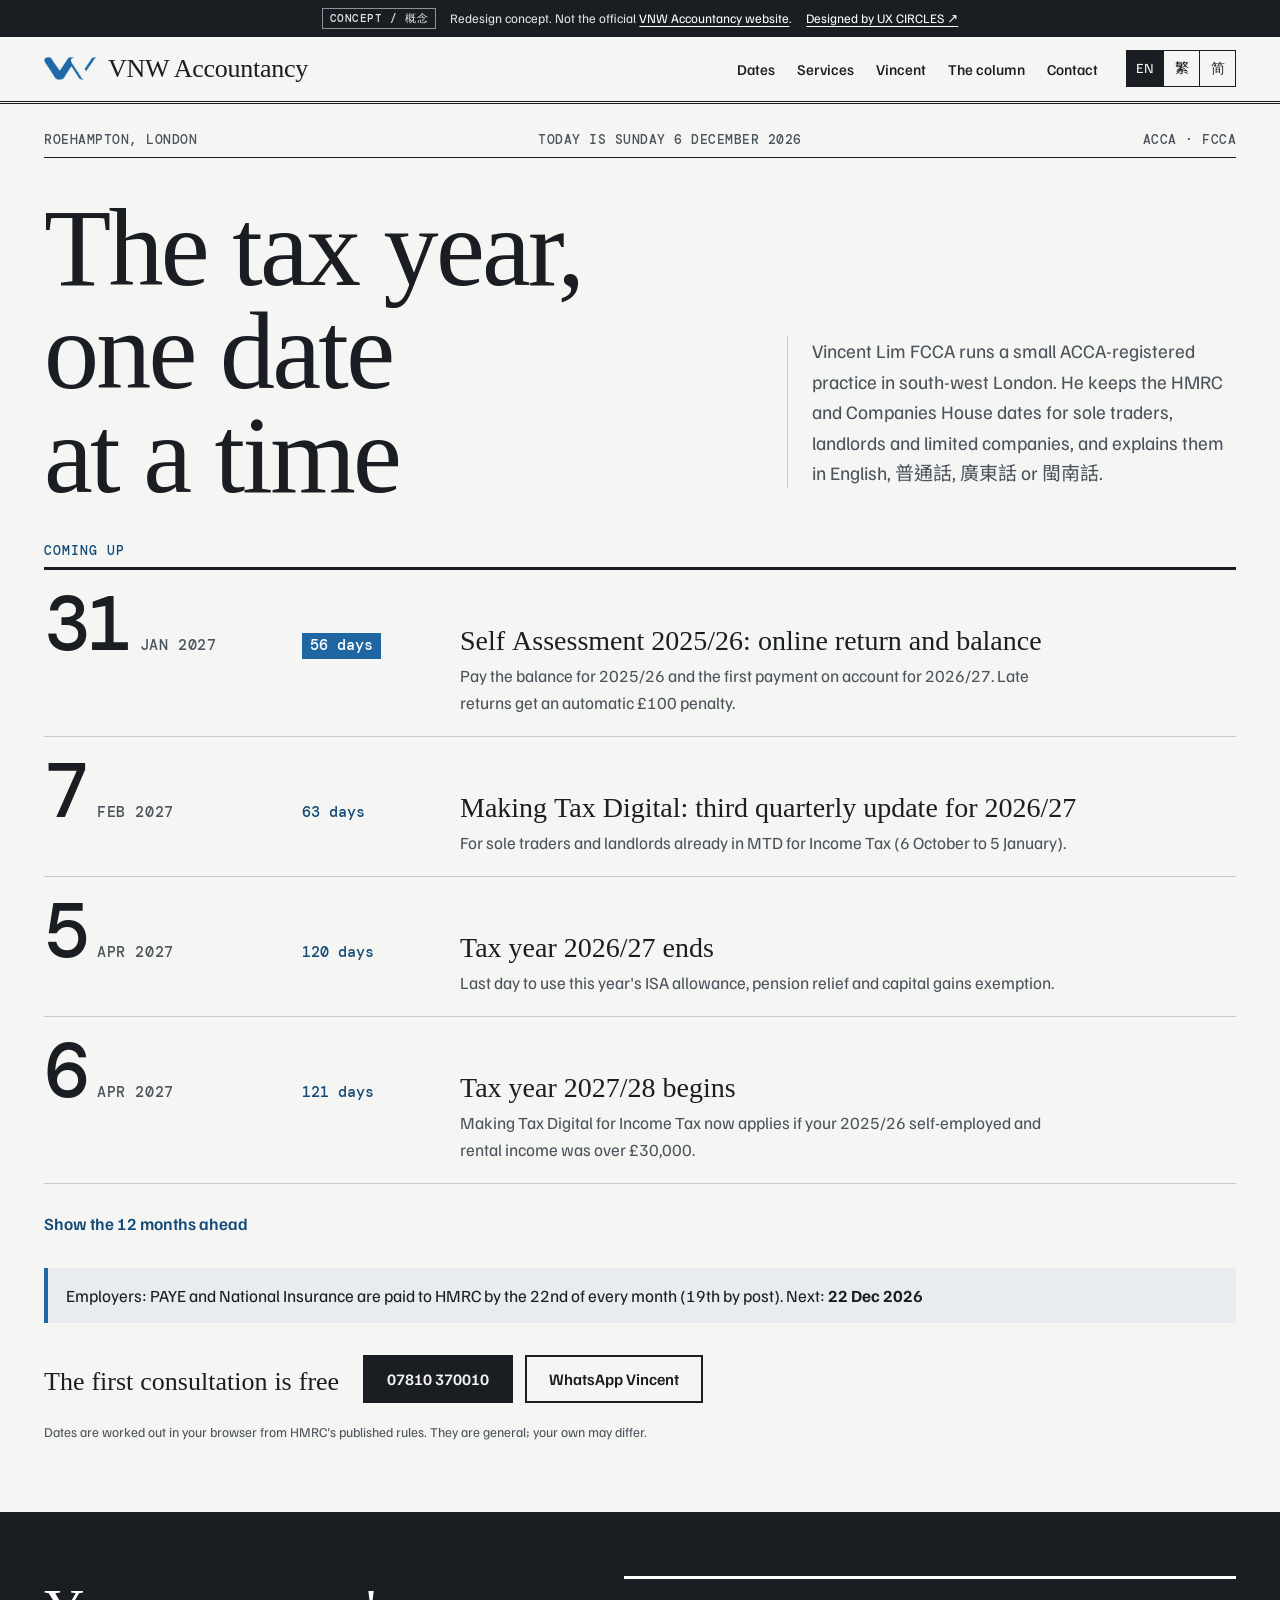
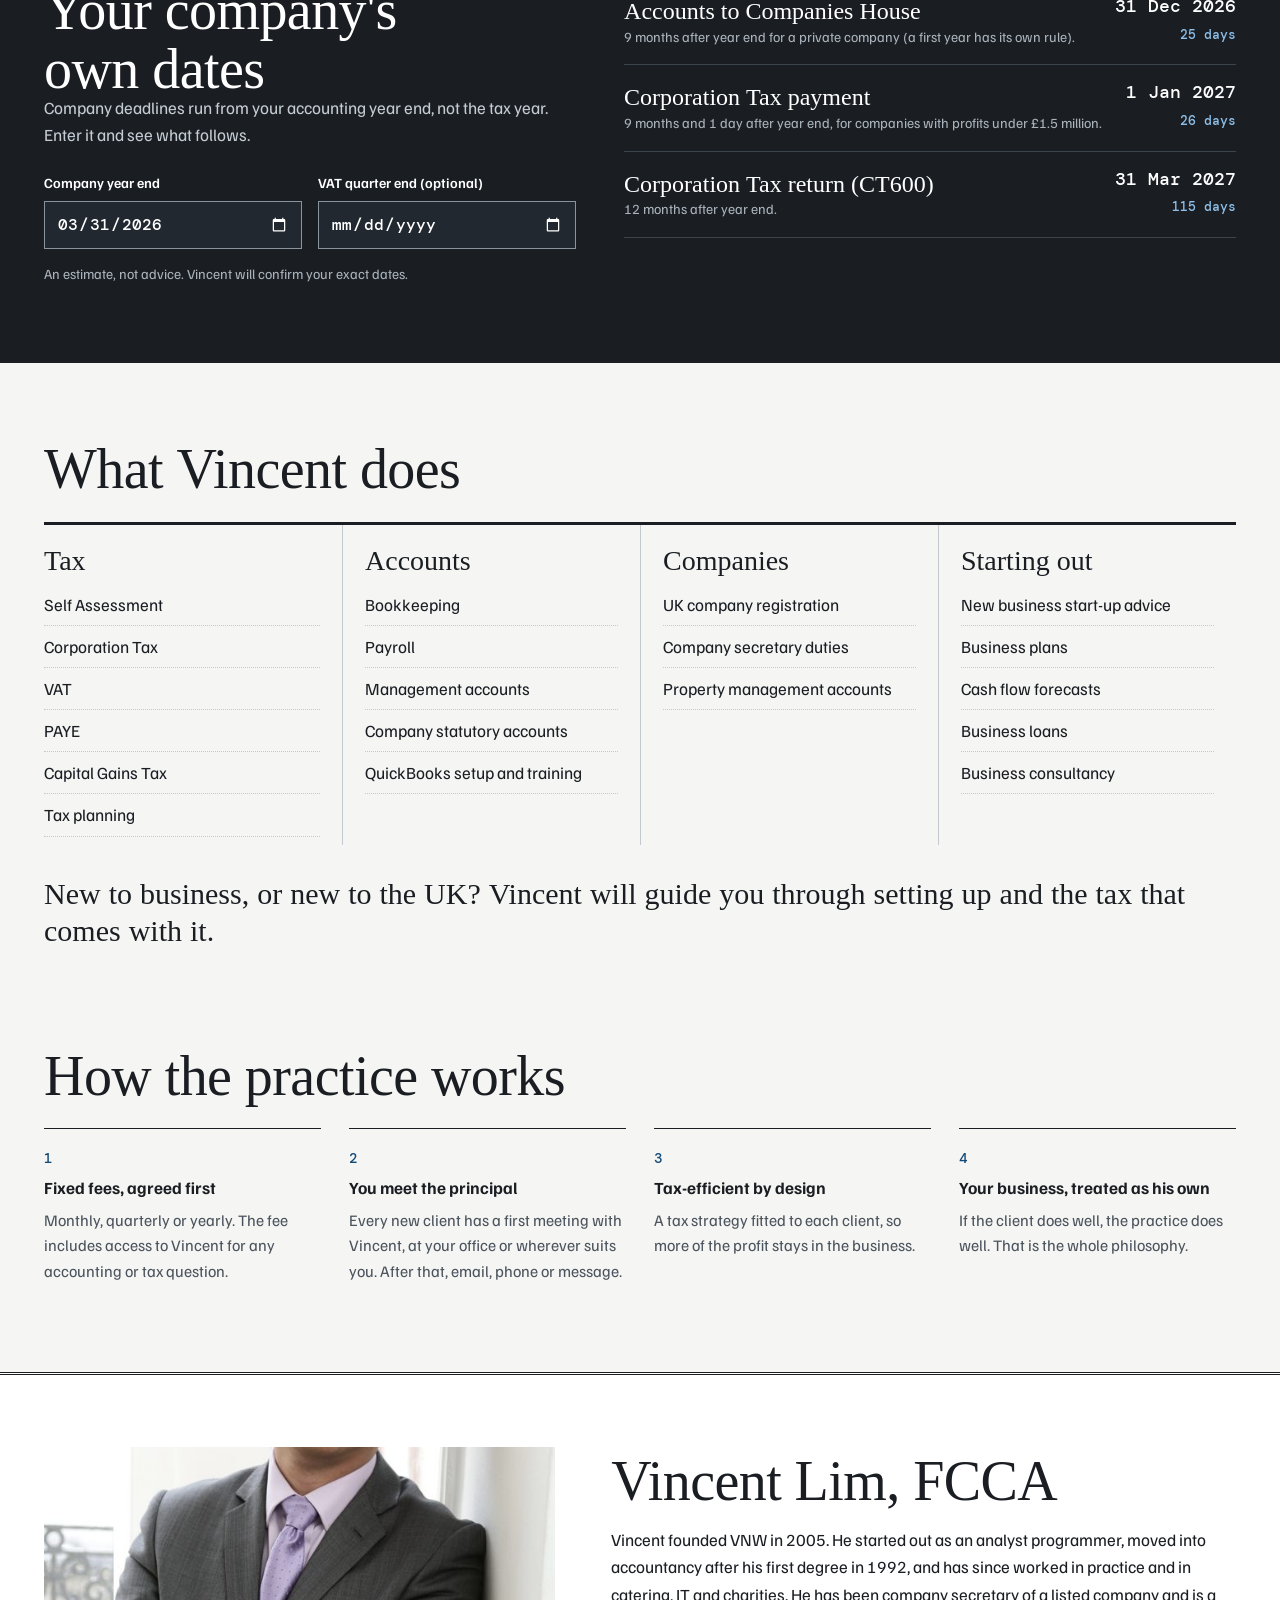
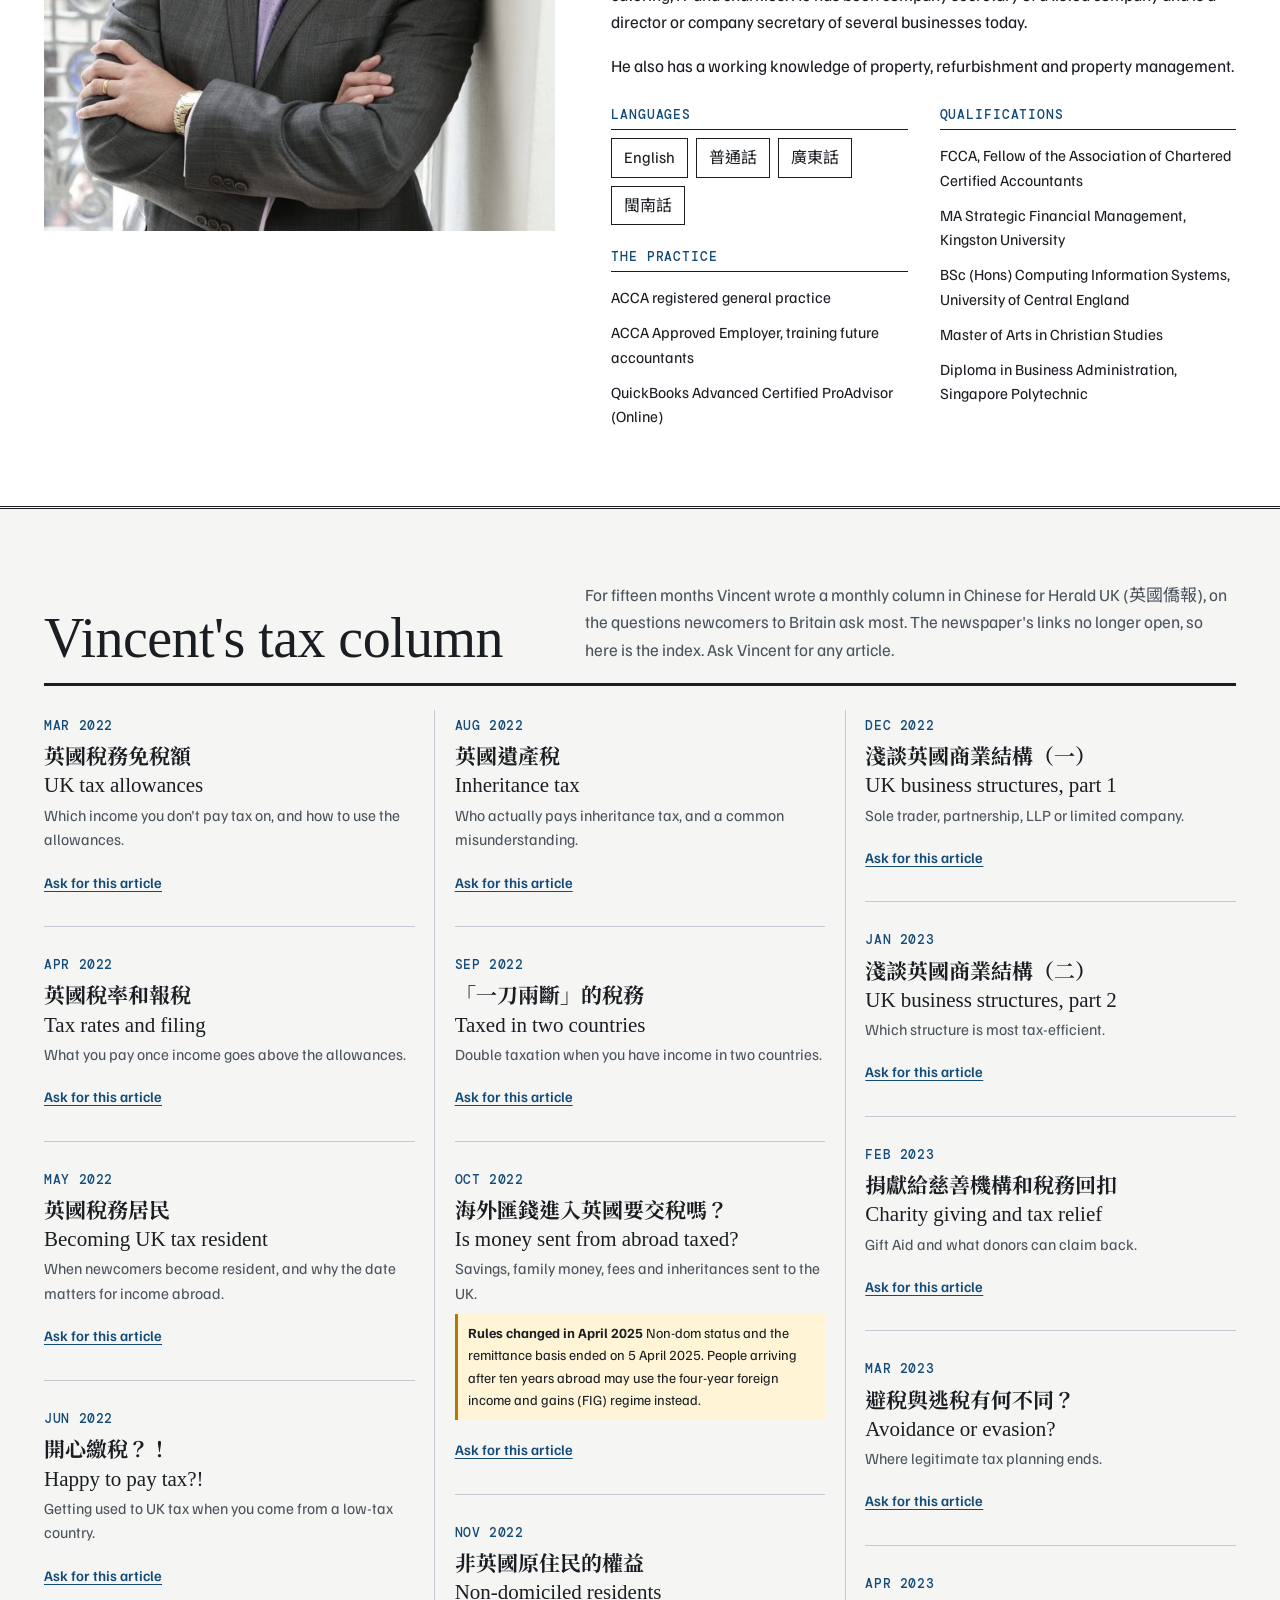
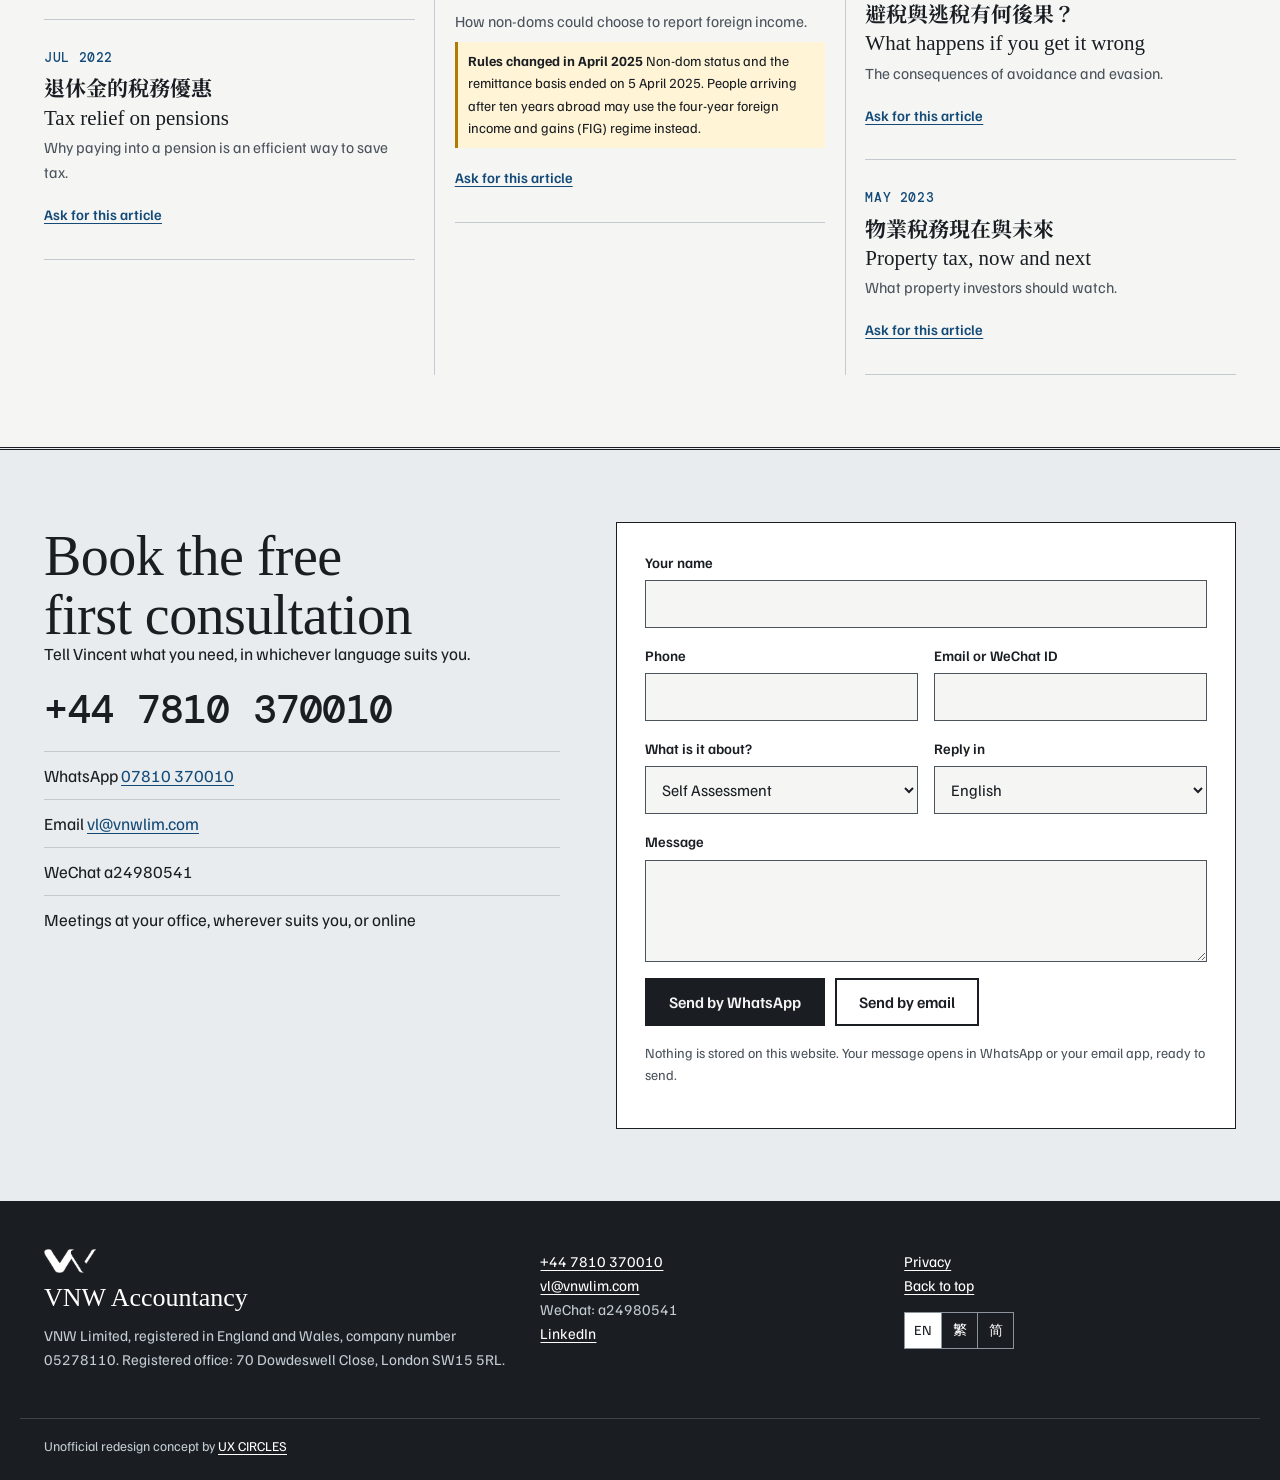
==== index.html @ e7679396 "VNW Accountancy redesign concept: calendar-led, EN/繁/简 Co-Authored-By: Claude Opus 5.5 <noreply@anth" ====
<!doctype html>
<html lang="en-GB">
<head>
<meta charset="utf-8">
<meta name="viewport" content="width=device-width, initial-scale=1">
<meta name="robots" content="noindex, nofollow">
<title>VNW Accountancy | Vincent Lim FCCA, accountant in south-west London</title>
<meta name="description" content="Tax and accounts for sole traders, landlords and limited companies, in English, Mandarin, Cantonese and Hokkien.">
<meta name="theme-color" content="#f5f6f4">
<link rel="icon" href="assets/img/favicon.svg" type="image/svg+xml">
<link rel="alternate" hreflang="en-GB" href="https://uxcircles.github.io/vnwlim/">
<link rel="alternate" hreflang="zh-Hant" href="https://uxcircles.github.io/vnwlim/zh/">
<link rel="alternate" hreflang="zh-Hans" href="https://uxcircles.github.io/vnwlim/sc/">
<link rel="preload" href="assets/fonts/instrument-serif.woff2" as="font" type="font/woff2" crossorigin>
<link rel="preload" href="assets/fonts/familjen.woff2" as="font" type="font/woff2" crossorigin>
<link rel="stylesheet" href="assets/css/site.css?v=ee1ef38b">
</head>
<body>
<a class="skip" href="#main">Skip to content</a>
<div class="concept" role="note"><span class="concept-tag">Concept / 概念</span>
<span>Redesign concept. Not the official <a href="https://www.vnwlim.com/" target="_blank" rel="noopener">VNW Accountancy website</a>.</span>
<a class="concept-by" href="https://ux-circles.com/professionals" target="_blank" rel="noopener">Designed by UX CIRCLES ↗</a></div><header class="mast" id="top">
<div class="mast-in">
<a class="brand" href="./" aria-label="VNW Accountancy">
<img src="assets/img/vw-mark.png" width="61" height="27" alt=""><span class="brand-name">VNW Accountancy</span></a>
<nav class="nav" id="nav" aria-label="Menu"><a href="#dates">Dates</a><a href="#services">Services</a><a href="#vincent">Vincent</a><a href="#column">The column</a><a href="#contact">Contact</a></nav>
<nav class="lang" aria-label="Language / 語言"><a href="./" hreflang="en-GB" lang="en-GB" aria-current="true" title="English">EN</a><a href="zh/" hreflang="zh-Hant" lang="zh-Hant" title="繁體中文">繁</a><a href="sc/" hreflang="zh-Hans" lang="zh-Hans" title="简体中文">简</a></nav>
<button class="menu-btn" aria-expanded="false" aria-controls="nav">Menu</button>
</div>
</header><main id="main">
<section class="hero" id="dates" aria-labelledby="h1">
<div class="wrap">
<p class="dateline"><span>Roehampton, London</span><span>Today is <time id="today" datetime="2026-11-17">Tuesday 17 November 2026</time></span><span>ACCA · FCCA</span></p>
<div class="hero-top"><h1 id="h1">The tax year, one date at a time</h1>
<p class="lede">Vincent Lim FCCA runs a small ACCA-registered practice in south-west London. He keeps the HMRC and Companies House dates for sole traders, landlords and limited companies, and explains them in English, <span lang="zh-Hant" class="nw">普通話</span>, <span lang="zh-Hant" class="nw">廣東話</span> or <span lang="zh-Hant" class="nw">閩南話</span>.</p></div>
<h2 class="d-head">Coming up</h2>
<ol class="d-list" id="d-next">
<li class="d-row"><time class="d-date" datetime="2027-01-31"><span class="d-day">31</span><span class="d-mon">Jan 2027</span></time>
<span class="d-count">75 days</span><div class="d-text"><h3>Self Assessment 2025/26: online return and balance</h3><p>Pay the balance for 2025/26 and the first payment on account for 2026/27. Late returns get an automatic £100 penalty.</p></div></li>
<li class="d-row"><time class="d-date" datetime="2027-02-07"><span class="d-day">7</span><span class="d-mon">Feb 2027</span></time>
<span class="d-count">82 days</span><div class="d-text"><h3>Making Tax Digital: third quarterly update for 2026/27</h3><p>For sole traders and landlords already in MTD for Income Tax (6 October to 5 January).</p></div></li>
<li class="d-row"><time class="d-date" datetime="2027-04-05"><span class="d-day">5</span><span class="d-mon">Apr 2027</span></time>
<span class="d-count">139 days</span><div class="d-text"><h3>Tax year 2026/27 ends</h3><p>Last day to use this year's ISA allowance, pension relief and capital gains exemption.</p></div></li>
<li class="d-row"><time class="d-date" datetime="2027-04-06"><span class="d-day">6</span><span class="d-mon">Apr 2027</span></time>
<span class="d-count">140 days</span><div class="d-text"><h3>Tax year 2027/28 begins</h3><p>Making Tax Digital for Income Tax now applies if your 2025/26 self-employed and rental income was over £30,000.</p></div></li>
</ol>
<details class="d-more"><summary>Show the 12 months ahead</summary>
<ol class="d-list d-list-sm" id="d-year">
<li class="d-row"><time class="d-date" datetime="2027-01-31"><span class="d-day">31</span><span class="d-mon">Jan 2027</span></time>
<span class="d-count">75 days</span><div class="d-text"><h3>Self Assessment 2025/26: online return and balance</h3><p>Pay the balance for 2025/26 and the first payment on account for 2026/27. Late returns get an automatic £100 penalty.</p></div></li>
<li class="d-row"><time class="d-date" datetime="2027-02-07"><span class="d-day">7</span><span class="d-mon">Feb 2027</span></time>
<span class="d-count">82 days</span><div class="d-text"><h3>Making Tax Digital: third quarterly update for 2026/27</h3><p>For sole traders and landlords already in MTD for Income Tax (6 October to 5 January).</p></div></li>
<li class="d-row"><time class="d-date" datetime="2027-04-05"><span class="d-day">5</span><span class="d-mon">Apr 2027</span></time>
<span class="d-count">139 days</span><div class="d-text"><h3>Tax year 2026/27 ends</h3><p>Last day to use this year's ISA allowance, pension relief and capital gains exemption.</p></div></li>
<li class="d-row"><time class="d-date" datetime="2027-04-06"><span class="d-day">6</span><span class="d-mon">Apr 2027</span></time>
<span class="d-count">140 days</span><div class="d-text"><h3>Tax year 2027/28 begins</h3><p>Making Tax Digital for Income Tax now applies if your 2025/26 self-employed and rental income was over £30,000.</p></div></li>
<li class="d-row"><time class="d-date" datetime="2027-05-07"><span class="d-day">7</span><span class="d-mon">May 2027</span></time>
<span class="d-count">171 days</span><div class="d-text"><h3>Making Tax Digital: fourth quarterly update for 2026/27</h3><p>Covers 6 January to 5 April. The year is finalised in your return by 31 January.</p></div></li>
<li class="d-row"><time class="d-date" datetime="2027-05-31"><span class="d-day">31</span><span class="d-mon">May 2027</span></time>
<span class="d-count">195 days</span><div class="d-text"><h3>Employers: give staff their P60 for 2026/27</h3><p>Every employee on the payroll at 5 April gets one.</p></div></li>
<li class="d-row"><time class="d-date" datetime="2027-07-06"><span class="d-day">6</span><span class="d-mon">Jul 2027</span></time>
<span class="d-count">231 days</span><div class="d-text"><h3>Employers: P11D and P11D(b) for 2026/27</h3><p>Report company cars, health cover and other benefits in kind.</p></div></li>
<li class="d-row"><time class="d-date" datetime="2027-07-31"><span class="d-day">31</span><span class="d-mon">Jul 2027</span></time>
<span class="d-count">256 days</span><div class="d-text"><h3>Second payment on account for 2026/27</h3><p>For anyone whose last Self Assessment bill was over £1,000.</p></div></li>
<li class="d-row"><time class="d-date" datetime="2027-08-07"><span class="d-day">7</span><span class="d-mon">Aug 2027</span></time>
<span class="d-count">263 days</span><div class="d-text"><h3>Making Tax Digital: first quarterly update for 2027/28</h3><p>Covers 6 April to 5 July, sent from MTD-compatible software.</p></div></li>
<li class="d-row"><time class="d-date" datetime="2027-10-05"><span class="d-day">5</span><span class="d-mon">Oct 2027</span></time>
<span class="d-count">322 days</span><div class="d-text"><h3>Register for Self Assessment for 2026/27</h3><p>If you started self-employment, letting or other untaxed income last tax year.</p></div></li>
<li class="d-row"><time class="d-date" datetime="2027-10-31"><span class="d-day">31</span><span class="d-mon">Oct 2027</span></time>
<span class="d-count">348 days</span><div class="d-text"><h3>Paper Self Assessment return for 2026/27</h3><p>Filing online instead gives you until 31 January.</p></div></li>
<li class="d-row"><time class="d-date" datetime="2027-11-07"><span class="d-day">7</span><span class="d-mon">Nov 2027</span></time>
<span class="d-count">355 days</span><div class="d-text"><h3>Making Tax Digital: second quarterly update for 2027/28</h3><p>Covers 6 July to 5 October.</p></div></li>
</ol></details>
<p class="d-paye">Employers: PAYE and National Insurance are paid to HMRC by the 22nd of every month (19th by post). Next: <strong id="paye">22 Nov 2026</strong></p>
<div class="hero-cta"><p class="cta-label">The first consultation is free</p>
<a class="btn btn-ink" href="tel:+447810370010">07810 370010</a>
<a class="btn" href="https://wa.me/447810370010" target="_blank" rel="noopener">WhatsApp Vincent</a></div>
<p class="d-note">Dates are worked out in your browser from HMRC's published rules. They are general; your own may differ.</p>
</div>
</section>

<section class="co" id="company" aria-labelledby="co-h">
<div class="wrap co-in">
<div><h2 id="co-h">Your company's own dates</h2><p>Company deadlines run from your accounting year end, not the tax year. Enter it and see what follows.</p>
<form class="co-form" onsubmit="return false">
<label>Company year end<input type="date" id="co-ye" value="2026-03-31"></label>
<label>VAT quarter end (optional)<input type="date" id="co-vat"></label>
</form>
<p class="small">An estimate, not advice. Vincent will confirm your exact dates.</p></div>
<ol class="co-out" id="co-out" aria-live="polite"><li>Choose a date to see your deadlines</li></ol>
</div>
</section>

<section class="svc" id="services" aria-labelledby="svc-h">
<div class="wrap">
<h2 id="svc-h">What Vincent does</h2>
<div class="svc-grid"><div class="svc-col"><h3>Tax</h3><ul><li>Self Assessment</li><li>Corporation Tax</li><li>VAT</li><li>PAYE</li><li>Capital Gains Tax</li><li>Tax planning</li></ul></div><div class="svc-col"><h3>Accounts</h3><ul><li>Bookkeeping</li><li>Payroll</li><li>Management accounts</li><li>Company statutory accounts</li><li>QuickBooks setup and training</li></ul></div><div class="svc-col"><h3>Companies</h3><ul><li>UK company registration</li><li>Company secretary duties</li><li>Property management accounts</li></ul></div><div class="svc-col"><h3>Starting out</h3><ul><li>New business start-up advice</li><li>Business plans</li><li>Cash flow forecasts</li><li>Business loans</li><li>Business consultancy</li></ul></div></div>
<p class="svc-new">New to business, or new to the UK? Vincent will guide you through setting up and the tax that comes with it.</p>
</div>
</section>

<section class="ways" aria-labelledby="ways-h">
<div class="wrap"><h2 id="ways-h">How the practice works</h2><ol class="ways-list"><li><span class="w-n">1</span><h3>Fixed fees, agreed first</h3><p>Monthly, quarterly or yearly. The fee includes access to Vincent for any accounting or tax question.</p></li><li><span class="w-n">2</span><h3>You meet the principal</h3><p>Every new client has a first meeting with Vincent, at your office or wherever suits you. After that, email, phone or message.</p></li><li><span class="w-n">3</span><h3>Tax-efficient by design</h3><p>A tax strategy fitted to each client, so more of the profit stays in the business.</p></li><li><span class="w-n">4</span><h3>Your business, treated as his own</h3><p>If the client does well, the practice does well. That is the whole philosophy.</p></li></ol></div>
</section>

<section class="vin" id="vincent" aria-labelledby="vin-h">
<div class="wrap vin-in">
<figure class="vin-photo"><img src="assets/img/vincent-700.jpg" srcset="assets/img/vincent-700.jpg 700w, assets/img/vincent.jpg 1400w" sizes="(min-width: 900px) 40vw, 100vw" width="700" height="467" alt="Vincent Lim in a grey suit, arms folded, by a window" loading="lazy"></figure>
<div class="vin-text">
<h2 id="vin-h">Vincent Lim, FCCA</h2>
<p>Vincent founded VNW in 2005. He started out as an analyst programmer, moved into accountancy after his first degree in 1992, and has since worked in practice and in catering, IT and charities. He has been company secretary of a listed company and is a director or company secretary of several businesses today.</p><p>He also has a working knowledge of property, refurbishment and property management.</p>
<div class="vin-facts">
<div><h3>Languages</h3><ul class="langs"><li lang="en">English</li><li lang="zh-Hant">普通話</li><li lang="zh-Hant">廣東話</li><li lang="zh-Hant">閩南話</li></ul></div>
<div><h3>Qualifications</h3><ul><li>FCCA, Fellow of the Association of Chartered Certified Accountants</li><li>MA Strategic Financial Management, Kingston University</li><li>BSc (Hons) Computing Information Systems, University of Central England</li><li>Master of Arts in Christian Studies</li><li>Diploma in Business Administration, Singapore Polytechnic</li></ul></div>
<div><h3>The practice</h3><ul><li>ACCA registered general practice</li><li>ACCA Approved Employer, training future accountants</li><li>QuickBooks Advanced Certified ProAdvisor (Online)</li></ul></div>
</div></div>
</div>
</section>

<section class="col" id="column" aria-labelledby="col-h">
<div class="wrap">
<div class="col-head"><h2 id="col-h">Vincent's tax column</h2><p>For fifteen months Vincent wrote a monthly column in Chinese for Herald UK (英國僑報), on the questions newcomers to Britain ask most. The newspaper's links no longer open, so here is the index. Ask Vincent for any article.</p></div>
<ol class="col-grid"><li class="c-item"><time datetime="2022-03">Mar 2022</time><h3><span lang="zh-Hant">英國稅務免稅額</span><span class="c-en">UK tax allowances</span></h3><p>Which income you don't pay tax on, and how to use the allowances.</p><a class="c-ask" href="https://wa.me/447810370010?text=Hello%20Vincent%2C%20%E8%8B%B1%E5%9C%8B%E7%A8%85%E5%8B%99%E5%85%8D%E7%A8%85%E9%A1%8D%20%282022-03%29" target="_blank" rel="noopener">Ask for this article</a></li><li class="c-item"><time datetime="2022-04">Apr 2022</time><h3><span lang="zh-Hant">英國稅率和報稅</span><span class="c-en">Tax rates and filing</span></h3><p>What you pay once income goes above the allowances.</p><a class="c-ask" href="https://wa.me/447810370010?text=Hello%20Vincent%2C%20%E8%8B%B1%E5%9C%8B%E7%A8%85%E7%8E%87%E5%92%8C%E5%A0%B1%E7%A8%85%20%282022-04%29" target="_blank" rel="noopener">Ask for this article</a></li><li class="c-item"><time datetime="2022-05">May 2022</time><h3><span lang="zh-Hant">英國稅務居民</span><span class="c-en">Becoming UK tax resident</span></h3><p>When newcomers become resident, and why the date matters for income abroad.</p><a class="c-ask" href="https://wa.me/447810370010?text=Hello%20Vincent%2C%20%E8%8B%B1%E5%9C%8B%E7%A8%85%E5%8B%99%E5%B1%85%E6%B0%91%20%282022-05%29" target="_blank" rel="noopener">Ask for this article</a></li><li class="c-item"><time datetime="2022-06">Jun 2022</time><h3><span lang="zh-Hant">開心繳稅？！</span><span class="c-en">Happy to pay tax?!</span></h3><p>Getting used to UK tax when you come from a low-tax country.</p><a class="c-ask" href="https://wa.me/447810370010?text=Hello%20Vincent%2C%20%E9%96%8B%E5%BF%83%E7%B9%B3%E7%A8%85%EF%BC%9F%EF%BC%81%20%282022-06%29" target="_blank" rel="noopener">Ask for this article</a></li><li class="c-item"><time datetime="2022-07">Jul 2022</time><h3><span lang="zh-Hant">退休金的稅務優惠</span><span class="c-en">Tax relief on pensions</span></h3><p>Why paying into a pension is an efficient way to save tax.</p><a class="c-ask" href="https://wa.me/447810370010?text=Hello%20Vincent%2C%20%E9%80%80%E4%BC%91%E9%87%91%E7%9A%84%E7%A8%85%E5%8B%99%E5%84%AA%E6%83%A0%20%282022-07%29" target="_blank" rel="noopener">Ask for this article</a></li><li class="c-item"><time datetime="2022-08">Aug 2022</time><h3><span lang="zh-Hant">英國遺產稅</span><span class="c-en">Inheritance tax</span></h3><p>Who actually pays inheritance tax, and a common misunderstanding.</p><a class="c-ask" href="https://wa.me/447810370010?text=Hello%20Vincent%2C%20%E8%8B%B1%E5%9C%8B%E9%81%BA%E7%94%A2%E7%A8%85%20%282022-08%29" target="_blank" rel="noopener">Ask for this article</a></li><li class="c-item"><time datetime="2022-09">Sep 2022</time><h3><span lang="zh-Hant">「一刀兩斷」的稅務</span><span class="c-en">Taxed in two countries</span></h3><p>Double taxation when you have income in two countries.</p><a class="c-ask" href="https://wa.me/447810370010?text=Hello%20Vincent%2C%20%E3%80%8C%E4%B8%80%E5%88%80%E5%85%A9%E6%96%B7%E3%80%8D%E7%9A%84%E7%A8%85%E5%8B%99%20%282022-09%29" target="_blank" rel="noopener">Ask for this article</a></li><li class="c-item"><time datetime="2022-10">Oct 2022</time><h3><span lang="zh-Hant">海外匯錢進入英國要交稅嗎？</span><span class="c-en">Is money sent from abroad taxed?</span></h3><p>Savings, family money, fees and inheritances sent to the UK.</p><p class="c-flag"><strong>Rules changed in April 2025</strong> Non-dom status and the remittance basis ended on 5 April 2025. People arriving after ten years abroad may use the four-year foreign income and gains (FIG) regime instead.</p><a class="c-ask" href="https://wa.me/447810370010?text=Hello%20Vincent%2C%20%E6%B5%B7%E5%A4%96%E5%8C%AF%E9%8C%A2%E9%80%B2%E5%85%A5%E8%8B%B1%E5%9C%8B%E8%A6%81%E4%BA%A4%E7%A8%85%E5%97%8E%EF%BC%9F%20%282022-10%29" target="_blank" rel="noopener">Ask for this article</a></li><li class="c-item"><time datetime="2022-11">Nov 2022</time><h3><span lang="zh-Hant">非英國原住民的權益</span><span class="c-en">Non-domiciled residents</span></h3><p>How non-doms could choose to report foreign income.</p><p class="c-flag"><strong>Rules changed in April 2025</strong> Non-dom status and the remittance basis ended on 5 April 2025. People arriving after ten years abroad may use the four-year foreign income and gains (FIG) regime instead.</p><a class="c-ask" href="https://wa.me/447810370010?text=Hello%20Vincent%2C%20%E9%9D%9E%E8%8B%B1%E5%9C%8B%E5%8E%9F%E4%BD%8F%E6%B0%91%E7%9A%84%E6%AC%8A%E7%9B%8A%20%282022-11%29" target="_blank" rel="noopener">Ask for this article</a></li><li class="c-item"><time datetime="2022-12">Dec 2022</time><h3><span lang="zh-Hant">淺談英國商業結構（一）</span><span class="c-en">UK business structures, part 1</span></h3><p>Sole trader, partnership, LLP or limited company.</p><a class="c-ask" href="https://wa.me/447810370010?text=Hello%20Vincent%2C%20%E6%B7%BA%E8%AB%87%E8%8B%B1%E5%9C%8B%E5%95%86%E6%A5%AD%E7%B5%90%E6%A7%8B%EF%BC%88%E4%B8%80%EF%BC%89%20%282022-12%29" target="_blank" rel="noopener">Ask for this article</a></li><li class="c-item"><time datetime="2023-01">Jan 2023</time><h3><span lang="zh-Hant">淺談英國商業結構（二）</span><span class="c-en">UK business structures, part 2</span></h3><p>Which structure is most tax-efficient.</p><a class="c-ask" href="https://wa.me/447810370010?text=Hello%20Vincent%2C%20%E6%B7%BA%E8%AB%87%E8%8B%B1%E5%9C%8B%E5%95%86%E6%A5%AD%E7%B5%90%E6%A7%8B%EF%BC%88%E4%BA%8C%EF%BC%89%20%282023-01%29" target="_blank" rel="noopener">Ask for this article</a></li><li class="c-item"><time datetime="2023-02">Feb 2023</time><h3><span lang="zh-Hant">捐獻給慈善機構和稅務回扣</span><span class="c-en">Charity giving and tax relief</span></h3><p>Gift Aid and what donors can claim back.</p><a class="c-ask" href="https://wa.me/447810370010?text=Hello%20Vincent%2C%20%E6%8D%90%E7%8D%BB%E7%B5%A6%E6%85%88%E5%96%84%E6%A9%9F%E6%A7%8B%E5%92%8C%E7%A8%85%E5%8B%99%E5%9B%9E%E6%89%A3%20%282023-02%29" target="_blank" rel="noopener">Ask for this article</a></li><li class="c-item"><time datetime="2023-03">Mar 2023</time><h3><span lang="zh-Hant">避稅與逃稅有何不同？</span><span class="c-en">Avoidance or evasion?</span></h3><p>Where legitimate tax planning ends.</p><a class="c-ask" href="https://wa.me/447810370010?text=Hello%20Vincent%2C%20%E9%81%BF%E7%A8%85%E8%88%87%E9%80%83%E7%A8%85%E6%9C%89%E4%BD%95%E4%B8%8D%E5%90%8C%EF%BC%9F%20%282023-03%29" target="_blank" rel="noopener">Ask for this article</a></li><li class="c-item"><time datetime="2023-04">Apr 2023</time><h3><span lang="zh-Hant">避稅與逃稅有何後果？</span><span class="c-en">What happens if you get it wrong</span></h3><p>The consequences of avoidance and evasion.</p><a class="c-ask" href="https://wa.me/447810370010?text=Hello%20Vincent%2C%20%E9%81%BF%E7%A8%85%E8%88%87%E9%80%83%E7%A8%85%E6%9C%89%E4%BD%95%E5%BE%8C%E6%9E%9C%EF%BC%9F%20%282023-04%29" target="_blank" rel="noopener">Ask for this article</a></li><li class="c-item"><time datetime="2023-05">May 2023</time><h3><span lang="zh-Hant">物業稅務現在與未來</span><span class="c-en">Property tax, now and next</span></h3><p>What property investors should watch.</p><a class="c-ask" href="https://wa.me/447810370010?text=Hello%20Vincent%2C%20%E7%89%A9%E6%A5%AD%E7%A8%85%E5%8B%99%E7%8F%BE%E5%9C%A8%E8%88%87%E6%9C%AA%E4%BE%86%20%282023-05%29" target="_blank" rel="noopener">Ask for this article</a></li></ol>
</div>
</section>

<section class="contact" id="contact" aria-labelledby="ct-h">
<div class="wrap ct-in">
<div class="ct-info">
<h2 id="ct-h">Book the free first consultation</h2>
<p>Tell Vincent what you need, in whichever language suits you.</p>
<p class="ct-phone"><a href="tel:+447810370010">+44 7810 370010</a></p>
<ul class="ct-list"><li>WhatsApp <a href="https://wa.me/447810370010" target="_blank" rel="noopener">07810 370010</a></li>
<li>Email <a href="mailto:vl@vnwlim.com">vl@vnwlim.com</a></li><li>WeChat a24980541</li>
<li>Meetings at your office, wherever suits you, or online</li></ul>
</div>
<form class="ct-form" id="ct-form" novalidate>
<label>Your name<input name="name" autocomplete="name" required></label>
<div class="two"><label>Phone<input name="phone" type="tel" autocomplete="tel"></label>
<label>Email or WeChat ID<input name="reach" autocomplete="email"></label></div>
<div class="two"><label>What is it about?<select name="topic"><option>Self Assessment</option><option>Company accounts and Corporation Tax</option><option>VAT or payroll</option><option>Starting a business</option><option>New to the UK</option><option>Landlord or property</option><option>Something else</option></select></label>
<label>Reply in<select name="lang"><option selected>English</option><option>普通話</option><option>廣東話</option><option>閩南話</option></select></label></div>
<label>Message<textarea name="msg" rows="4"></textarea></label>
<p class="ct-err" id="ct-err" role="alert" hidden></p>
<div class="ct-btns"><button class="btn btn-ink" value="wa">Send by WhatsApp</button><button class="btn" value="mail">Send by email</button></div>
<p class="small">Nothing is stored on this website. Your message opens in WhatsApp or your email app, ready to send.</p>
</form>
</div>
</section>
</main><footer class="foot">
<div class="wrap foot-in">
<div><img src="assets/img/vw-mark.png" width="61" height="27" alt=""><p class="foot-name">VNW Accountancy</p>
<p>VNW Limited, registered in England and Wales, company number 05278110. Registered office: 70 Dowdeswell Close, London SW15 5RL.</p></div>
<div><p><a href="tel:+447810370010">+44 7810 370010</a><br><a href="mailto:vl@vnwlim.com">vl@vnwlim.com</a><br>WeChat: a24980541<br>
<a href="https://www.linkedin.com/in/vincent-lim-140ba69/" target="_blank" rel="noopener">LinkedIn</a></p></div>
<div><p><a href="privacy.html">Privacy</a><br><a href="#top">Back to top</a></p>
<nav class="lang lang-foot" aria-label="Language / 語言"><a href="./" hreflang="en-GB" lang="en-GB" aria-current="true" title="English">EN</a><a href="zh/" hreflang="zh-Hant" lang="zh-Hant" title="繁體中文">繁</a><a href="sc/" hreflang="zh-Hans" lang="zh-Hans" title="简体中文">简</a></nav></div>
</div>
<p class="wrap foot-note">Unofficial redesign concept by <a href="https://ux-circles.com/professionals" target="_blank" rel="noopener">UX CIRCLES</a></p>
</footer>
<nav class="mbar" aria-label="Call">
<a href="tel:+447810370010">Call</a><a href="https://wa.me/447810370010" target="_blank" rel="noopener">WhatsApp</a><a href="mailto:vl@vnwlim.com">Email</a>
</nav><script>window.VNW={"lang": "en", "deadlines": [{"m": 1, "d": 31, "from": null, "t": "Self Assessment {a}: online return and balance", "w": "Pay the balance for {a} and the first payment on account for {b}. Late returns get an automatic £100 penalty.", "y": {}}, {"m": 2, "d": 7, "from": "2026-08-07", "t": "Making Tax Digital: third quarterly update for {b}", "w": "For sole traders and landlords already in MTD for Income Tax (6 October to 5 January).", "y": {}}, {"m": 4, "d": 5, "from": null, "t": "Tax year {b} ends", "w": "Last day to use this year's ISA allowance, pension relief and capital gains exemption.", "y": {}}, {"m": 4, "d": 6, "from": null, "t": "Tax year {c} begins", "w": "New allowances and rates apply from today.", "y": {"2027": "Making Tax Digital for Income Tax now applies if your 2025/26 self-employed and rental income was over £30,000.", "2028": "Making Tax Digital for Income Tax now applies if your 2026/27 self-employed and rental income was over £20,000."}}, {"m": 5, "d": 7, "from": "2026-08-07", "t": "Making Tax Digital: fourth quarterly update for {b}", "w": "Covers 6 January to 5 April. The year is finalised in your return by 31 January.", "y": {}}, {"m": 5, "d": 31, "from": null, "t": "Employers: give staff their P60 for {b}", "w": "Every employee on the payroll at 5 April gets one.", "y": {}}, {"m": 7, "d": 6, "from": null, "t": "Employers: P11D and P11D(b) for {b}", "w": "Report company cars, health cover and other benefits in kind.", "y": {}}, {"m": 7, "d": 31, "from": null, "t": "Second payment on account for {b}", "w": "For anyone whose last Self Assessment bill was over £1,000.", "y": {}}, {"m": 8, "d": 7, "from": "2026-08-07", "t": "Making Tax Digital: first quarterly update for {c}", "w": "Covers 6 April to 5 July, sent from MTD-compatible software.", "y": {}}, {"m": 10, "d": 5, "from": null, "t": "Register for Self Assessment for {b}", "w": "If you started self-employment, letting or other untaxed income last tax year.", "y": {}}, {"m": 10, "d": 31, "from": null, "t": "Paper Self Assessment return for {b}", "w": "Filing online instead gives you until 31 January.", "y": {}}, {"m": 11, "d": 7, "from": "2026-08-07", "t": "Making Tax Digital: second quarterly update for {c}", "w": "Covers 6 July to 5 October.", "y": {}}], "ui": {"days": "{n} days", "day": "Tomorrow", "today": "Today", "months": ["Jan", "Feb", "Mar", "Apr", "May", "Jun", "Jul", "Aug", "Sep", "Oct", "Nov", "Dec"]}, "co": {"rows": {"ct_pay": "Corporation Tax payment", "ch": "Accounts to Companies House", "ct600": "Corporation Tax return (CT600)", "vat": "VAT return and payment"}, "notes": {"ct_pay": "9 months and 1 day after year end, for companies with profits under £1.5 million.", "ch": "9 months after year end for a private company (a first year has its own rule).", "ct600": "12 months after year end.", "vat": "1 month and 7 days after the quarter ends, through MTD software."}, "empty": "Choose a date to see your deadlines", "passed": "passed"}, "form": {"need": "Please add your name and a way to reach you.", "hello": "Hello Vincent", "name": "Your name", "phone": "Phone", "reach": "Email or WeChat ID", "topic": "What is it about?", "lang": "Reply in"}, "wa": "https://wa.me/447810370010", "email": "vl@vnwlim.com"};</script>
<script src="assets/js/main.js?v=7a157bbf" defer></script>
</body>
</html>
---- assets/css/site.css ----
/* VNW Accountancy concept. Newsprint page: ink on cool paper, the VW logo's blue, column rules. */
@font-face { font-family: "Instrument Serif"; src: url("../fonts/instrument-serif.woff2") format("woff2"); font-weight: 400; font-display: swap; }
@font-face { font-family: "Familjen Grotesk"; src: url("../fonts/familjen.woff2") format("woff2"); font-weight: 400 700; font-display: swap; }
@font-face { font-family: "DM Mono"; src: url("../fonts/dm-mono-500.woff2") format("woff2"); font-weight: 500; font-display: swap; }
@font-face { font-family: "Noto Serif TC"; src: url("../fonts/noto-serif-tc-700.woff2") format("woff2"); font-weight: 700; font-display: swap; }
@font-face { font-family: "Noto Sans TC"; src: url("../fonts/noto-sans-tc-400.woff2") format("woff2"); font-weight: 400; font-display: swap; }
@font-face { font-family: "Noto Sans TC"; src: url("../fonts/noto-sans-tc-700.woff2") format("woff2"); font-weight: 700; font-display: swap; }
@font-face { font-family: "Noto Serif SC"; src: url("../fonts/noto-serif-sc-700.woff2") format("woff2"); font-weight: 700; font-display: swap; }
@font-face { font-family: "Noto Sans SC"; src: url("../fonts/noto-sans-sc-400.woff2") format("woff2"); font-weight: 400; font-display: swap; }
@font-face { font-family: "Noto Sans SC"; src: url("../fonts/noto-sans-sc-700.woff2") format("woff2"); font-weight: 700; font-display: swap; }

:root {
  --paper: #f5f6f4;
  --paper-2: #e9ecee;
  --ink: #1a1e23;
  --ink-2: #4b535c;
  --rule: #c3c9cf;
  --blue: #1f66a3;
  --blue-deep: #134a78;
  --white: #ffffff;
  --display: "Instrument Serif", "Noto Serif TC", Georgia, serif;
  --text: "Familjen Grotesk", "Noto Sans TC", system-ui, sans-serif;
  --mono: "DM Mono", ui-monospace, monospace;
  --wrap: 1240px;
  --head-h: 64px;
}
:lang(zh-Hans) { --display: "Instrument Serif", "Noto Serif SC", serif; --text: "Familjen Grotesk", "Noto Sans SC", system-ui, sans-serif; }
[lang="zh-Hant"] { --display: "Instrument Serif", "Noto Serif TC", serif; --text: "Familjen Grotesk", "Noto Sans TC", system-ui, sans-serif; }

*, *::before, *::after { box-sizing: border-box; }
html, body { overflow-x: clip; }
html { scroll-behavior: smooth; scroll-padding-top: calc(var(--head-h) + 12px); -webkit-text-size-adjust: 100%; }
@media (prefers-reduced-motion: reduce) { html { scroll-behavior: auto; } *, *::before, *::after { transition: none !important; animation: none !important; } }
body { margin: 0; background: var(--paper); color: var(--ink); font: 400 17px/1.6 var(--text); }
img { max-width: 100%; height: auto; display: block; }
a { color: var(--blue-deep); text-underline-offset: 3px; }
a:hover { color: var(--blue); }
:focus-visible { outline: 3px solid var(--blue); outline-offset: 2px; }
h1, h2, h3 { margin: 0; font-weight: 400; text-wrap: balance; }
h2 { font: 400 clamp(34px, 4.4vw, 56px)/1.05 var(--display); letter-spacing: -0.01em; }
h3 { font: 700 17px/1.35 var(--text); }
:lang(zh) h1, :lang(zh) h2 { font-weight: 700; letter-spacing: 0; line-height: 1.2; }
p { margin: 0 0 1em; }
ul, ol { margin: 0; padding: 0; list-style: none; }
.wrap { max-width: var(--wrap); margin: 0 auto; padding: 0 24px; }
.narrow { max-width: 760px; }
.small { font-size: 14px; color: var(--ink-2); }
.skip { position: absolute; left: 8px; top: -60px; background: var(--ink); color: #fff; padding: 10px 14px; z-index: 50; }
.skip:focus { top: 8px; }

/* concept bar */
.concept { display: flex; flex-wrap: wrap; gap: 6px 14px; align-items: center; justify-content: center; padding: 8px 16px; background: var(--ink); color: #dfe4e8; font-size: 13px; line-height: 1.4; text-align: center; }
.concept a { color: #fff; }
.concept-tag { border: 1px solid #8b949c; padding: 1px 7px; font: 500 11px/1.5 var(--mono); text-transform: uppercase; letter-spacing: .05em; }

/* masthead */
.mast { position: sticky; top: 0; z-index: 20; background: var(--paper); border-bottom: 3px double var(--ink); }
.mast-in { max-width: var(--wrap); margin: 0 auto; padding: 0 24px; height: var(--head-h); display: flex; align-items: center; gap: 28px; }
.brand { display: flex; align-items: center; gap: 12px; text-decoration: none; color: var(--ink); flex-shrink: 0; }
.brand img { width: 52px; height: auto; }
.brand-name { font: 400 26px/1 "Instrument Serif", serif; letter-spacing: -0.01em; }
.nav { display: flex; gap: 22px; margin-left: auto; }
.nav a { color: var(--ink); text-decoration: none; font-size: 15px; font-weight: 500; padding: 10px 0; }
.nav a:hover { color: var(--blue); text-decoration: underline; }
.lang { display: flex; border: 1px solid var(--ink); }
.lang a { min-width: 36px; padding: 6px 8px; text-align: center; font-size: 14px; color: var(--ink); text-decoration: none; }
.lang a + a { border-left: 1px solid var(--ink); }
.lang a[aria-current] { background: var(--ink); color: var(--paper); }
.menu-btn { display: none; margin-left: auto; background: none; border: 1px solid var(--ink); font: 500 15px var(--text); color: var(--ink); padding: 0 14px; height: 44px; cursor: pointer; }

/* hero: the dates */
.hero { padding: 28px 0 56px; }
.dateline { display: flex; flex-wrap: wrap; justify-content: space-between; gap: 4px 18px; border-bottom: 1px solid var(--ink); padding-bottom: 8px; margin: 0 0 28px; font: 500 12.5px/1.4 var(--mono); text-transform: uppercase; letter-spacing: .04em; color: var(--ink-2); }
:lang(zh) .dateline { text-transform: none; }
.hero h1 { font: 400 clamp(46px, 8.6vw, 128px)/0.94 var(--display); letter-spacing: -0.025em; max-width: 11ch; }
:lang(zh) .hero h1 { font-size: clamp(30px, 8.6vw, 84px); line-height: 1.12; max-width: 12em; letter-spacing: 0.01em; }
.hero-top { display: grid; grid-template-columns: 1.55fr 1fr; gap: 48px; align-items: end; margin-bottom: 48px; }
.lede { max-width: 62ch; font-size: clamp(17px, 1.5vw, 19px); color: var(--ink-2); margin: 0 0 8px; border-left: 1px solid var(--rule); padding-left: 24px; }
.nw { white-space: nowrap; }
.d-head { font: 500 13px/1 var(--mono); text-transform: uppercase; letter-spacing: .08em; color: var(--blue-deep); padding-bottom: 10px; border-bottom: 3px solid var(--ink); }
.d-list { counter-reset: d; }
.d-row { display: grid; grid-template-columns: minmax(170px, 230px) 130px 1fr; gap: 8px 28px; align-items: baseline; padding: 20px 0; border-bottom: 1px solid var(--rule); }
.d-date { display: flex; align-items: baseline; gap: 10px; font-family: var(--mono); font-weight: 500; }
.d-day { font-size: clamp(54px, 6vw, 84px); line-height: .9; letter-spacing: -0.04em; color: var(--ink); }
.d-mon { font-size: 15px; text-transform: uppercase; letter-spacing: .04em; color: var(--ink-2); }
.d-count { font: 500 15px/1.3 var(--mono); color: var(--blue-deep); }
.d-row:first-child .d-count { background: var(--blue); color: #fff; padding: 3px 8px; justify-self: start; }
.d-text h3 { font: 400 clamp(22px, 2.2vw, 28px)/1.2 var(--display); }
:lang(zh) .d-text h3 { font-weight: 700; font-size: clamp(19px, 1.9vw, 23px); }
.d-text p { margin: 6px 0 0; color: var(--ink-2); max-width: 62ch; }
.d-more { margin-top: 18px; }
.d-more summary { cursor: pointer; font-weight: 600; min-height: 44px; display: flex; align-items: center; color: var(--blue-deep); }
.d-list-sm .d-row { grid-template-columns: 160px 120px 1fr; padding: 12px 0; }
.d-list-sm .d-day { font-size: 30px; }
.d-list-sm .d-text h3 { font: 700 16px/1.35 var(--text); }
.d-list-sm .d-row:first-child .d-count { background: none; color: var(--blue-deep); padding: 0; }
.d-paye { margin: 22px 0 0; padding: 14px 18px; background: var(--paper-2); border-left: 4px solid var(--blue); }
.hero-cta { display: flex; flex-wrap: wrap; align-items: center; gap: 12px; margin-top: 32px; }
.cta-label { margin: 0 12px 0 0; font: 400 26px/1.1 var(--display); }
:lang(zh) .cta-label { font-weight: 700; font-size: 21px; }
.d-note { font-size: 13.5px; color: var(--ink-2); margin-top: 18px; }
.btn { display: inline-flex; align-items: center; justify-content: center; min-height: 48px; padding: 0 22px; border: 2px solid var(--ink); background: transparent; color: var(--ink); font: 600 16px var(--text); text-decoration: none; cursor: pointer; }
.btn:hover { background: var(--ink); color: var(--paper); }
.btn-ink { background: var(--ink); color: var(--paper); }
.btn-ink:hover { background: var(--blue-deep); border-color: var(--blue-deep); color: #fff; }

/* company tool */
.co { background: var(--ink); color: #e7ebee; padding: 64px 0; }
.co h2 { color: #fff; }
.co-in { display: grid; grid-template-columns: 1fr 1.15fr; gap: 48px; }
.co p { color: #c4ccd3; }
.co-form { display: grid; grid-template-columns: 1fr 1fr; gap: 16px; margin: 24px 0 14px; }
.co-form label { display: grid; gap: 6px; font-size: 14px; font-weight: 600; color: #fff; }
.co input { min-height: 48px; padding: 0 12px; border: 1px solid #8b949c; background: #22282f; color: #fff; font: 500 16px var(--mono); color-scheme: dark; width: 100%; }
.co .small { color: #aab3bb; }
.co-out { border-top: 3px solid #fff; }
.co-out li { display: grid; grid-template-columns: 1fr auto; gap: 2px 20px; padding: 16px 0; border-bottom: 1px solid #3c444c; }
.co-out strong { font: 400 24px/1.2 var(--display); color: #fff; }
:lang(zh) .co-out strong { font-weight: 700; font-size: 19px; }
.co-out .when { font: 500 18px/1.3 var(--mono); color: #fff; text-align: right; }
.co-out .in { font: 500 13px var(--mono); color: #8fc0ea; text-align: right; }
.co-out .note { font-size: 14px; color: #aab3bb; }
.co-out .past { opacity: .6; }

/* services: newspaper columns */
.svc { padding: 72px 0 56px; }
.svc-grid { display: grid; grid-template-columns: repeat(4, 1fr); margin-top: 28px; border-top: 3px solid var(--ink); }
.svc-col { padding: 18px 22px 8px; border-left: 1px solid var(--rule); }
.svc-col:first-child { border-left: 0; padding-left: 0; }
.svc-col h3 { font: 400 28px/1.1 var(--display); margin-bottom: 10px; }
:lang(zh) .svc-col h3 { font-weight: 700; font-size: 22px; }
.svc-col li { padding: 7px 0; border-bottom: 1px dotted var(--rule); }
.svc-new { margin-top: 28px; font: 400 clamp(22px, 2.4vw, 30px)/1.25 var(--display); max-width: 40ch; }
:lang(zh) .svc-new { font-weight: 700; font-size: clamp(18px, 2vw, 22px); line-height: 1.5; }

.ways { padding: 8px 0 72px; }
.ways-list { display: grid; grid-template-columns: repeat(4, 1fr); gap: 28px; margin-top: 28px; }
.ways-list li { border-top: 1px solid var(--ink); padding-top: 14px; }
.w-n { font: 500 14px var(--mono); color: var(--blue-deep); }
.ways-list h3 { margin: 6px 0 8px; }
.ways-list p { color: var(--ink-2); font-size: 16px; }

/* Vincent */
.vin { background: var(--white); border-top: 3px double var(--ink); border-bottom: 3px double var(--ink); padding: 72px 0; }
.vin-in { display: grid; grid-template-columns: 0.9fr 1.1fr; gap: 56px; align-items: start; }
.vin-photo { margin: 0; }
.vin-photo img { width: 100%; aspect-ratio: 4 / 3; object-fit: cover; filter: grayscale(.15); }
.vin-text h2 { margin-bottom: 20px; }
.vin-facts { display: grid; grid-template-columns: 1fr 1fr; gap: 24px 32px; margin-top: 28px; }
.vin-facts > div:nth-child(2) { grid-row: span 2; }
.vin-facts h3 { font: 500 12.5px var(--mono); text-transform: uppercase; letter-spacing: .07em; color: var(--blue-deep); border-bottom: 1px solid var(--ink); padding-bottom: 6px; margin-bottom: 8px; }
.vin-facts li { padding: 5px 0; font-size: 15.5px; }
.langs { display: flex; flex-wrap: wrap; gap: 8px; }
.langs li { padding: 6px 12px; border: 1px solid var(--ink); font-size: 16px; }

/* the column */
.col { padding: 72px 0; }
.col-head { display: grid; grid-template-columns: 1fr 1.3fr; gap: 40px; align-items: end; padding-bottom: 20px; border-bottom: 3px solid var(--ink); }
.col-head p { margin: 0; color: var(--ink-2); }
.col-grid { columns: 3 300px; column-gap: 40px; column-rule: 1px solid var(--rule); margin-top: 24px; }
.c-item { break-inside: avoid; padding: 0 0 22px; margin-bottom: 22px; border-bottom: 1px solid var(--rule); }
.c-item time { font: 500 12.5px var(--mono); text-transform: uppercase; letter-spacing: .05em; color: var(--blue-deep); }
.c-item h3 { font: 700 21px/1.35 "Noto Serif TC", serif; margin: 4px 0 6px; }
:lang(zh-Hans) .c-item h3 { font-family: "Noto Serif SC", serif; }
.c-en { display: block; font: 400 21px/1.2 var(--display); margin-top: 2px; }
.c-item p { color: var(--ink-2); font-size: 15.5px; margin-bottom: 8px; }
.c-flag { background: #fff4d6; border-left: 3px solid #b07b00; padding: 8px 10px; color: var(--ink) !important; font-size: 14px !important; }
.c-ask { font-size: 14.5px; font-weight: 600; display: inline-flex; min-height: 44px; align-items: center; }

/* contact */
.contact { background: var(--paper-2); padding: 72px 0; border-top: 3px double var(--ink); }
.ct-in { display: grid; grid-template-columns: 1fr 1.2fr; gap: 56px; }
.ct-phone { font: 500 clamp(26px, 3.2vw, 40px)/1.1 var(--mono); letter-spacing: -0.02em; margin: 20px 0; }
.ct-phone a { color: var(--ink); text-decoration: none; }
.ct-list li { padding: 10px 0; border-top: 1px solid var(--rule); }
.ct-form { display: grid; gap: 16px; background: var(--white); padding: 28px; border: 1px solid var(--ink); }
.ct-form label { display: grid; gap: 6px; font-size: 14.5px; font-weight: 600; }
.ct-form input, .ct-form select, .ct-form textarea { width: 100%; min-height: 48px; padding: 10px 12px; border: 1px solid var(--ink-2); background: var(--paper); font: 400 16px var(--text); color: var(--ink); border-radius: 0; }
.two { display: grid; grid-template-columns: 1fr 1fr; gap: 16px; }
.ct-btns { display: flex; flex-wrap: wrap; gap: 10px; }
.ct-err { color: #a3221b; font-weight: 600; margin: 0; }

/* footer */
.foot { background: var(--ink); color: #c4ccd3; padding: 48px 0 24px; font-size: 15px; }
.foot a { color: #fff; }
.foot-in { display: grid; grid-template-columns: 1.4fr 1fr 1fr; gap: 32px; }
.foot img { filter: brightness(0) invert(1); width: 52px; }
.foot-name { font: 400 26px/1 "Instrument Serif", serif; color: #fff; margin: 12px 0; }
.lang-foot { border-color: #8b949c; display: inline-flex; }
.lang-foot a { color: #fff; }
.lang-foot a + a { border-color: #8b949c; }
.lang-foot a[aria-current] { background: #fff; color: var(--ink); }
.foot-note { margin-top: 32px; padding-top: 16px; border-top: 1px solid #3c444c; font-size: 13.5px; }
.mbar { display: none; }

/* privacy and 404 */
.page { padding: 56px 0 80px; }
.page h1 { font: 400 clamp(40px, 6vw, 72px)/1 var(--display); margin-bottom: 20px; }
.page h2 { font-size: 30px; margin: 32px 0 8px; }
.nf-in { padding: 48px 24px; }
.nf h1 { font: 400 clamp(44px, 8vw, 104px)/0.95 var(--display); max-width: 12ch; margin: 24px 0 12px; }
.nf-zh { font: 700 28px "Noto Serif TC", serif; }

@media (max-width: 1080px) {
  .nav { gap: 16px; }
  .svc-grid { grid-template-columns: 1fr 1fr; }
  .svc-col:nth-child(3) { border-left: 0; padding-left: 0; }
  .ways-list { grid-template-columns: 1fr 1fr; }
}
@media (max-width: 920px) {
  :root { --head-h: 60px; }
  .menu-btn { display: block; }
  .mast .lang { margin-left: auto; }
  .menu-btn { margin-left: 0; }
  .nav { display: none; position: absolute; top: 100%; left: 0; right: 0; flex-direction: column; gap: 0; background: var(--paper); border-bottom: 3px double var(--ink); padding: 8px 24px 16px; }
  .nav.open { display: flex; }
  .nav a { padding: 12px 0; border-bottom: 1px solid var(--rule); font-size: 18px; }
  .hero-top { grid-template-columns: 1fr; gap: 20px; margin-bottom: 36px; }
  .lede { border-left: 0; padding-left: 0; }
  .co-in, .vin-in, .ct-in, .col-head { grid-template-columns: 1fr; gap: 28px; }
  .d-row { grid-template-columns: 150px 1fr; }
  .d-row .d-text { grid-column: 1 / -1; }
  .d-list-sm .d-row { grid-template-columns: 130px 1fr; }
  .foot-in { grid-template-columns: 1fr 1fr; }
  .foot-in > div:first-child { grid-column: 1 / -1; }
}
@media (max-width: 640px) {
  body { font-size: 16px; padding-bottom: 64px; }
  .wrap, .mast-in { padding-left: 16px; padding-right: 16px; }
  .mast-in { gap: 10px; }
  .brand img { width: 40px; }
  .brand-name { font-size: 21px; }
  .lang a { min-width: 32px; padding: 6px 4px; font-size: 13px; }
  .menu-btn { padding: 0 10px; font-size: 14px; }
  .d-row { grid-template-columns: 1fr auto; gap: 4px 12px; padding: 16px 0; }
  .d-day { font-size: 48px; }
  .d-count { text-align: right; }
  .co-form, .two { grid-template-columns: 1fr; }
  .svc-grid { grid-template-columns: 1fr; }
  .svc-col { border-left: 0; padding: 16px 0 6px; border-bottom: 1px solid var(--ink); }
  .ways-list, .vin-facts, .foot-in { grid-template-columns: 1fr; }
  .vin-facts > div:nth-child(2) { grid-row: auto; }
  .ct-form { padding: 20px 16px; }
  .cta-label { width: 100%; }
  .hero-cta .btn { flex: 1 1 180px; }
  .mbar { display: grid; grid-template-columns: repeat(3, 1fr); position: fixed; left: 0; right: 0; bottom: 0; z-index: 30; background: var(--ink); border-top: 3px solid var(--blue); padding-bottom: env(safe-area-inset-bottom); }
  .mbar a { color: #fff; text-decoration: none; text-align: center; padding: 0 4px; min-height: 56px; display: flex; align-items: center; justify-content: center; font-weight: 600; }
  .mbar a + a { border-left: 1px solid #3c444c; }
  body.menu-open .mbar { display: none; }
}
@media (max-width: 360px) {
  .brand-name { font-size: 18px; }
  .brand img { display: none; }
}
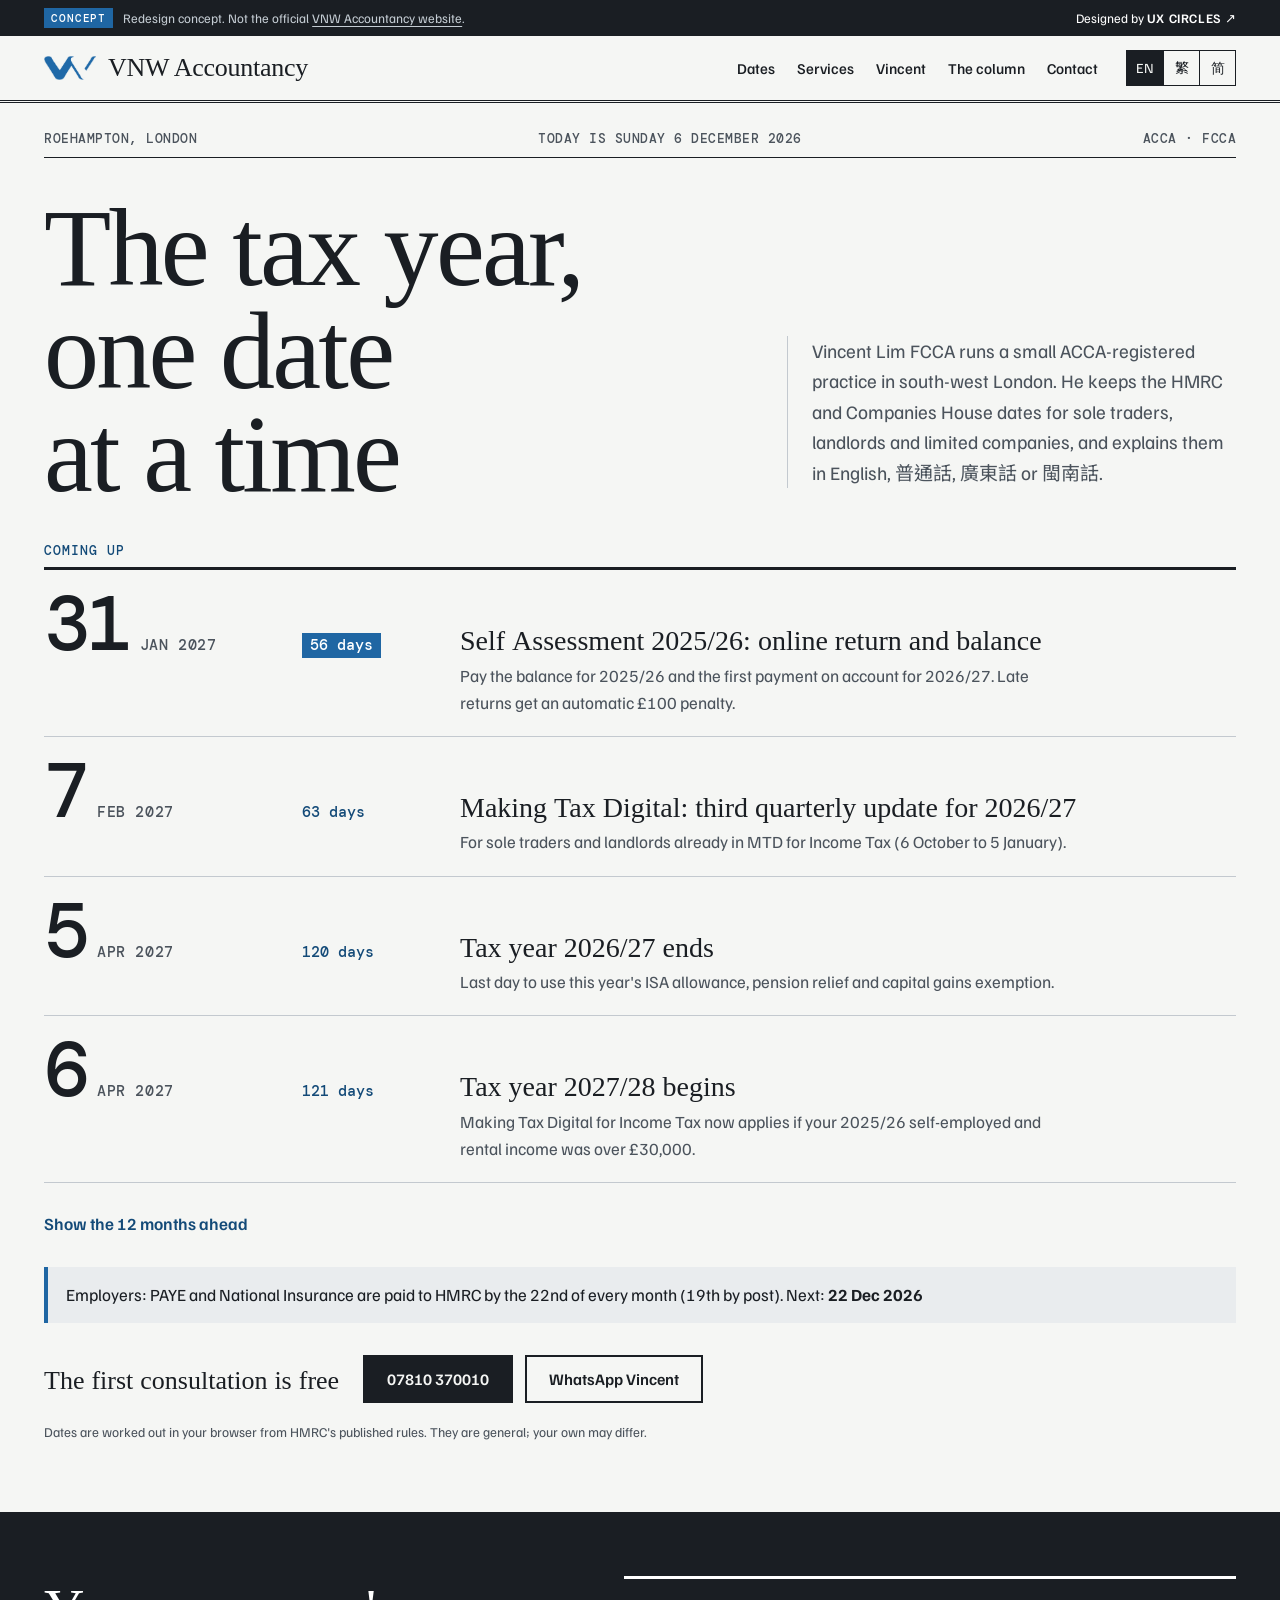
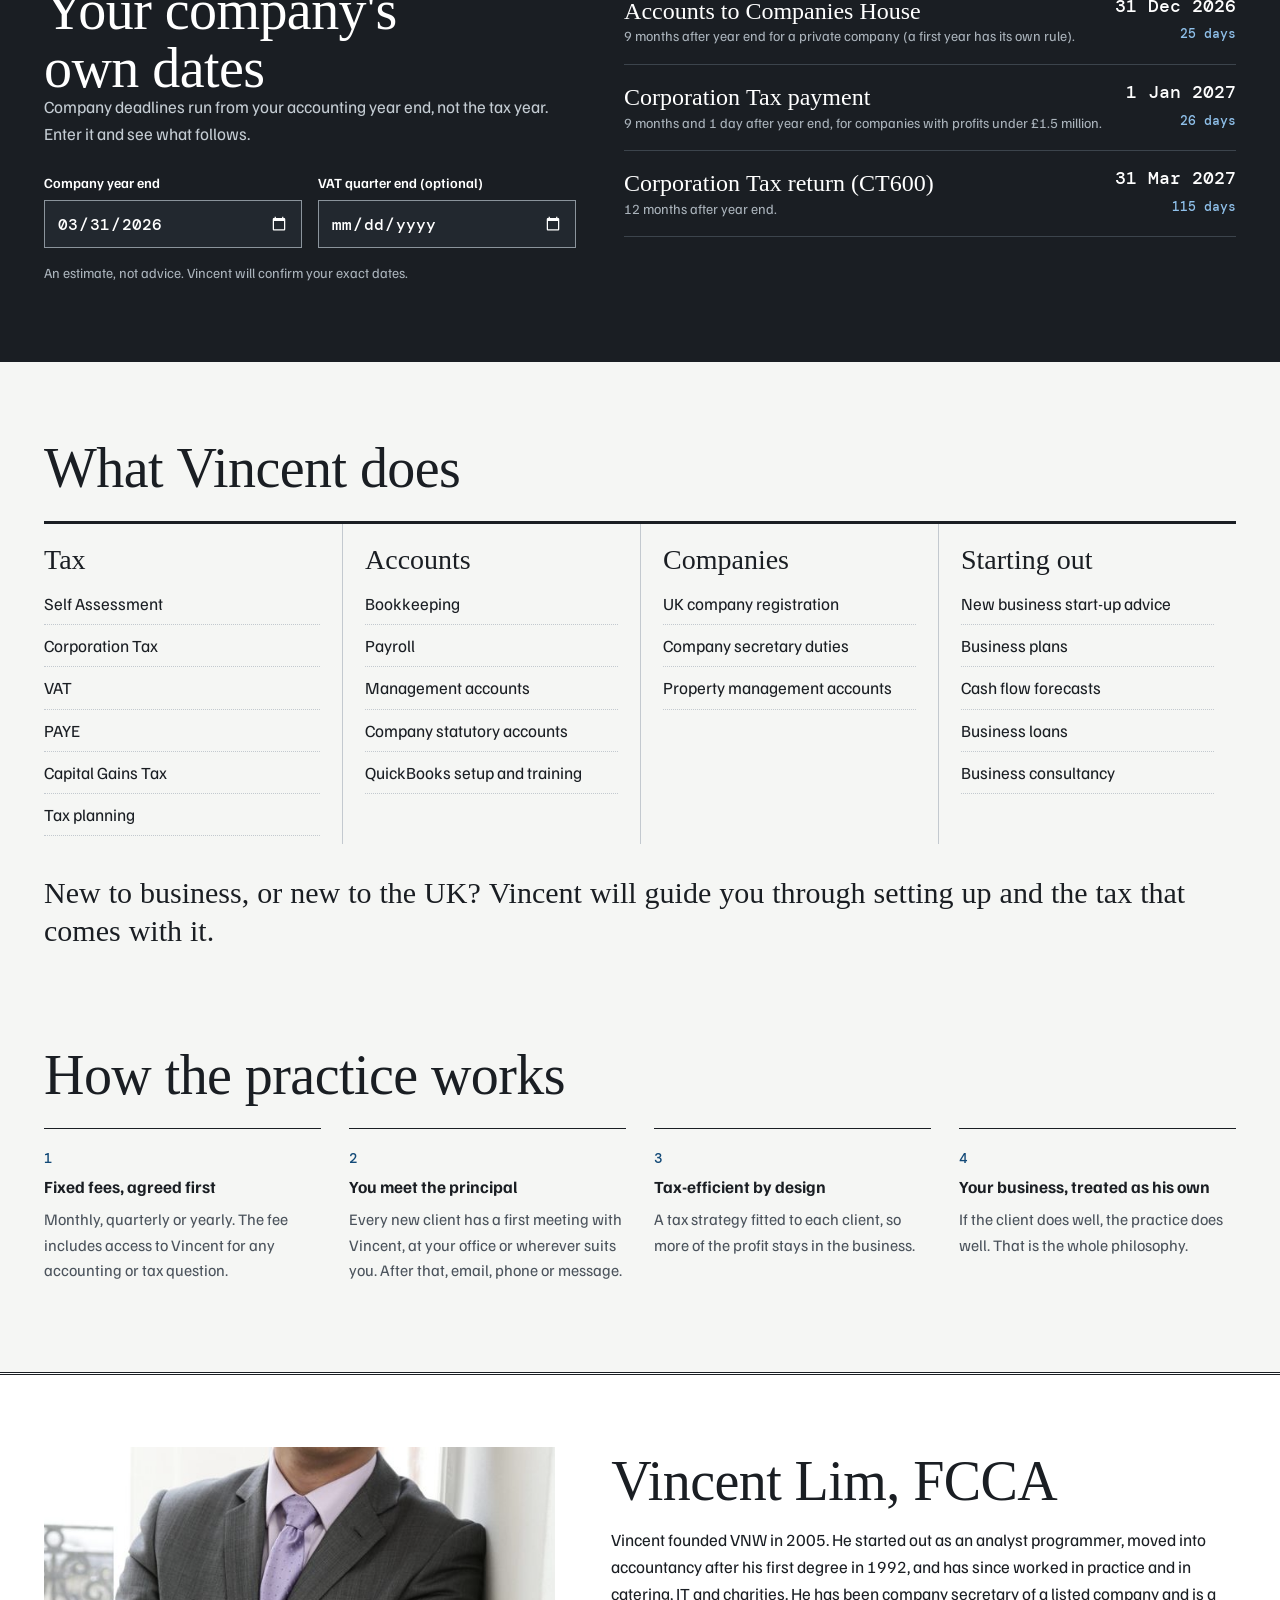
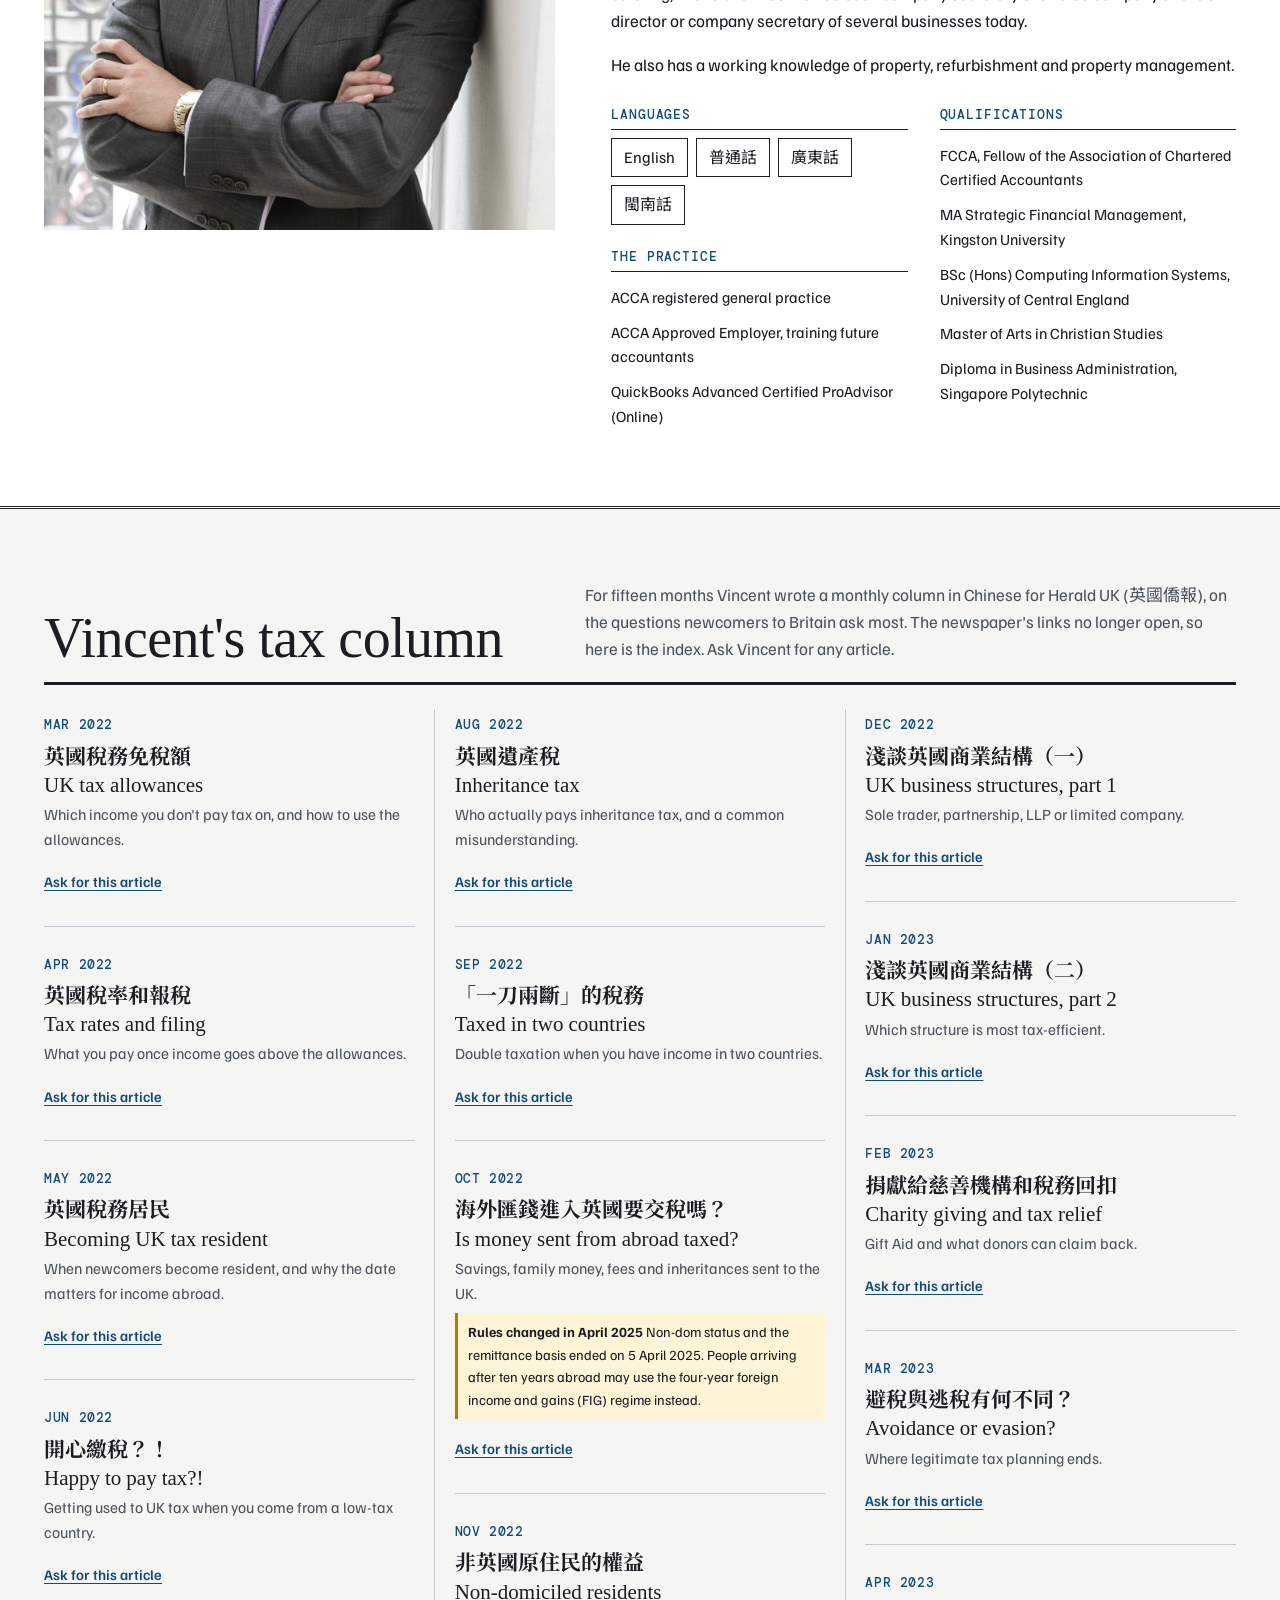
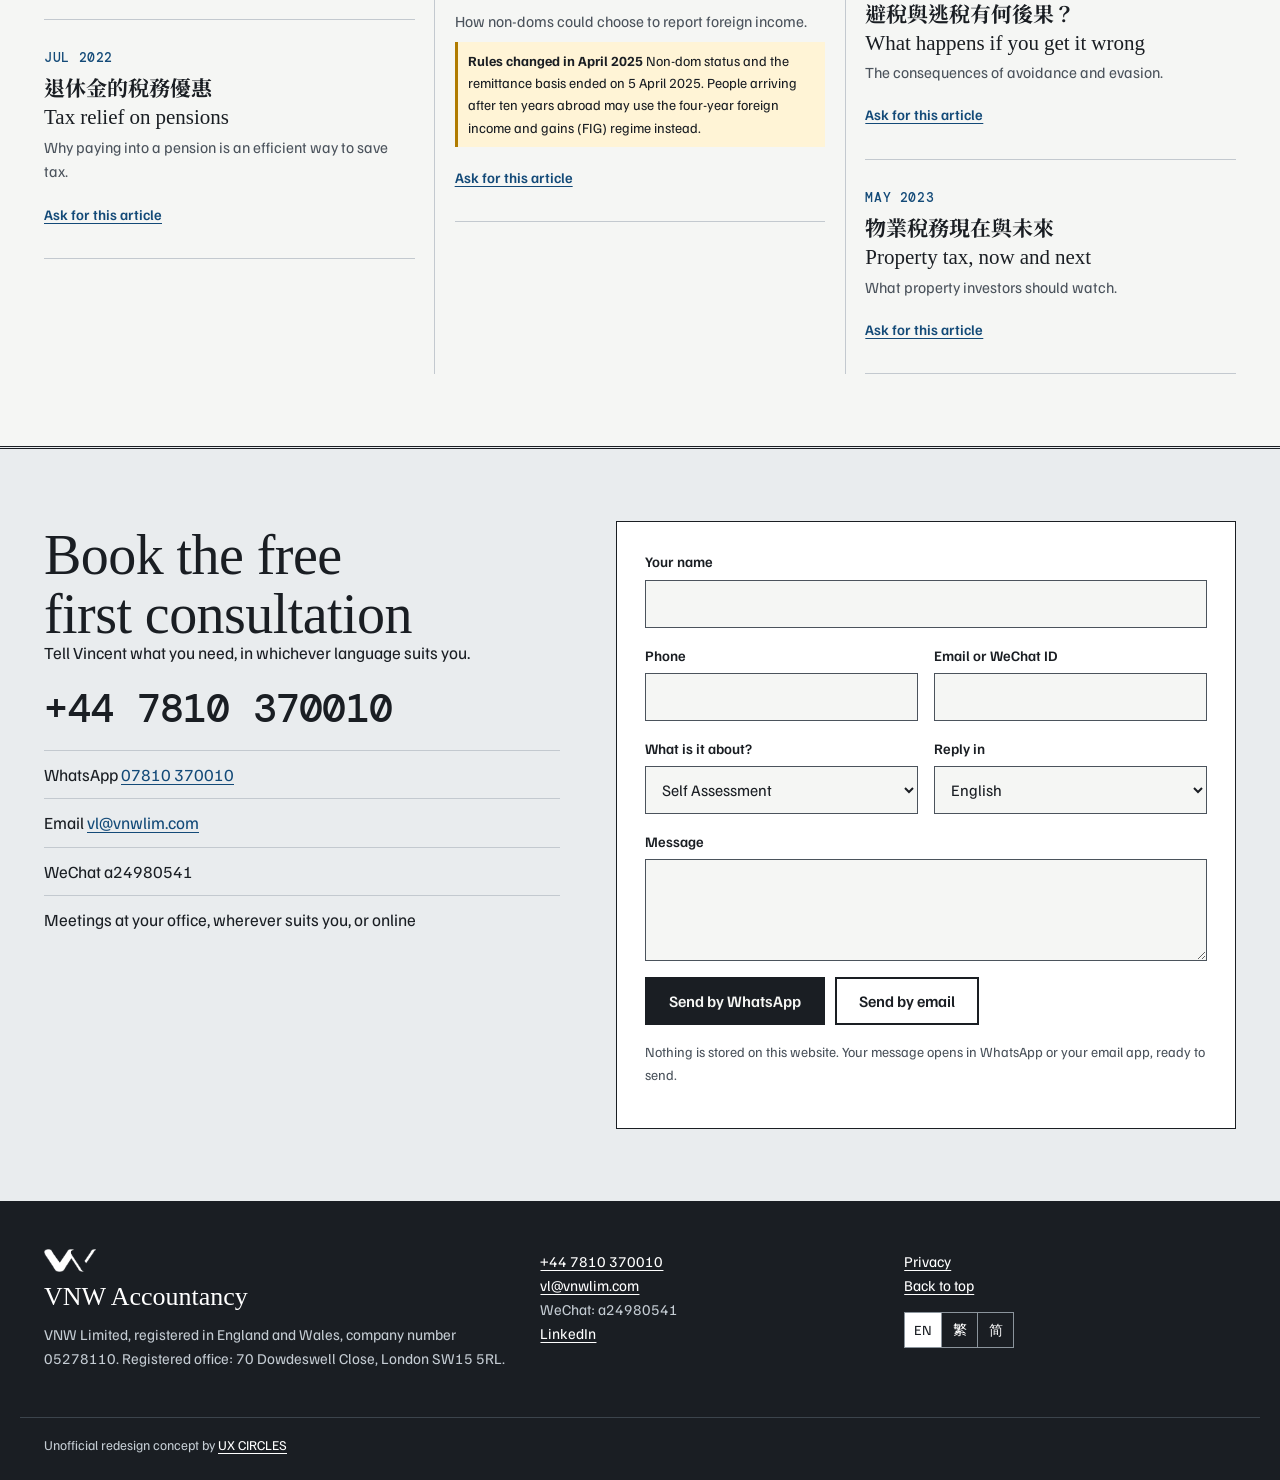
==== commit c0aa7f9f: "Concept stripe: one line like the other concepts; add it to the 404 page Co-Authored-By: Claude Opus" ====
--- a/index.html
+++ b/index.html
@@ -13,13 +13,13 @@
 <link rel="alternate" hreflang="zh-Hans" href="https://uxcircles.github.io/vnwlim/sc/">
 <link rel="preload" href="assets/fonts/instrument-serif.woff2" as="font" type="font/woff2" crossorigin>
 <link rel="preload" href="assets/fonts/familjen.woff2" as="font" type="font/woff2" crossorigin>
-<link rel="stylesheet" href="assets/css/site.css?v=ee1ef38b">
+<link rel="stylesheet" href="assets/css/site.css?v=80132817">
 </head>
 <body>
 <a class="skip" href="#main">Skip to content</a>
-<div class="concept" role="note"><span class="concept-tag">Concept / 概念</span>
-<span>Redesign concept. Not the official <a href="https://www.vnwlim.com/" target="_blank" rel="noopener">VNW Accountancy website</a>.</span>
-<a class="concept-by" href="https://ux-circles.com/professionals" target="_blank" rel="noopener">Designed by UX CIRCLES ↗</a></div><header class="mast" id="top">
+<div class="concept" role="note"><div class="concept-in">
+<p><span class="concept-tag">Concept</span><span class="concept-long">Redesign concept. Not the official <a href="https://www.vnwlim.com/" target="_blank" rel="noopener">VNW Accountancy website</a>.</span></p>
+<a class="concept-by" href="https://ux-circles.com/professionals" target="_blank" rel="noopener"><span class="concept-by-pre">Designed by </span><strong>UX CIRCLES</strong> ↗</a></div></div><header class="mast" id="top">
 <div class="mast-in">
 <a class="brand" href="./" aria-label="VNW Accountancy">
 <img src="assets/img/vw-mark.png" width="61" height="27" alt=""><span class="brand-name">VNW Accountancy</span></a>
@@ -30,46 +30,46 @@
 </header><main id="main">
 <section class="hero" id="dates" aria-labelledby="h1">
 <div class="wrap">
-<p class="dateline"><span>Roehampton, London</span><span>Today is <time id="today" datetime="2026-11-17">Tuesday 17 November 2026</time></span><span>ACCA · FCCA</span></p>
+<p class="dateline"><span>Roehampton, London</span><span>Today is <time id="today" datetime="2026-11-18">Wednesday 18 November 2026</time></span><span>ACCA · FCCA</span></p>
 <div class="hero-top"><h1 id="h1">The tax year, one date at a time</h1>
 <p class="lede">Vincent Lim FCCA runs a small ACCA-registered practice in south-west London. He keeps the HMRC and Companies House dates for sole traders, landlords and limited companies, and explains them in English, <span lang="zh-Hant" class="nw">普通話</span>, <span lang="zh-Hant" class="nw">廣東話</span> or <span lang="zh-Hant" class="nw">閩南話</span>.</p></div>
 <h2 class="d-head">Coming up</h2>
 <ol class="d-list" id="d-next">
 <li class="d-row"><time class="d-date" datetime="2027-01-31"><span class="d-day">31</span><span class="d-mon">Jan 2027</span></time>
-<span class="d-count">75 days</span><div class="d-text"><h3>Self Assessment 2025/26: online return and balance</h3><p>Pay the balance for 2025/26 and the first payment on account for 2026/27. Late returns get an automatic £100 penalty.</p></div></li>
+<span class="d-count">74 days</span><div class="d-text"><h3>Self Assessment 2025/26: online return and balance</h3><p>Pay the balance for 2025/26 and the first payment on account for 2026/27. Late returns get an automatic £100 penalty.</p></div></li>
 <li class="d-row"><time class="d-date" datetime="2027-02-07"><span class="d-day">7</span><span class="d-mon">Feb 2027</span></time>
-<span class="d-count">82 days</span><div class="d-text"><h3>Making Tax Digital: third quarterly update for 2026/27</h3><p>For sole traders and landlords already in MTD for Income Tax (6 October to 5 January).</p></div></li>
+<span class="d-count">81 days</span><div class="d-text"><h3>Making Tax Digital: third quarterly update for 2026/27</h3><p>For sole traders and landlords already in MTD for Income Tax (6 October to 5 January).</p></div></li>
 <li class="d-row"><time class="d-date" datetime="2027-04-05"><span class="d-day">5</span><span class="d-mon">Apr 2027</span></time>
-<span class="d-count">139 days</span><div class="d-text"><h3>Tax year 2026/27 ends</h3><p>Last day to use this year's ISA allowance, pension relief and capital gains exemption.</p></div></li>
+<span class="d-count">138 days</span><div class="d-text"><h3>Tax year 2026/27 ends</h3><p>Last day to use this year's ISA allowance, pension relief and capital gains exemption.</p></div></li>
 <li class="d-row"><time class="d-date" datetime="2027-04-06"><span class="d-day">6</span><span class="d-mon">Apr 2027</span></time>
-<span class="d-count">140 days</span><div class="d-text"><h3>Tax year 2027/28 begins</h3><p>Making Tax Digital for Income Tax now applies if your 2025/26 self-employed and rental income was over £30,000.</p></div></li>
+<span class="d-count">139 days</span><div class="d-text"><h3>Tax year 2027/28 begins</h3><p>Making Tax Digital for Income Tax now applies if your 2025/26 self-employed and rental income was over £30,000.</p></div></li>
 </ol>
 <details class="d-more"><summary>Show the 12 months ahead</summary>
 <ol class="d-list d-list-sm" id="d-year">
 <li class="d-row"><time class="d-date" datetime="2027-01-31"><span class="d-day">31</span><span class="d-mon">Jan 2027</span></time>
-<span class="d-count">75 days</span><div class="d-text"><h3>Self Assessment 2025/26: online return and balance</h3><p>Pay the balance for 2025/26 and the first payment on account for 2026/27. Late returns get an automatic £100 penalty.</p></div></li>
+<span class="d-count">74 days</span><div class="d-text"><h3>Self Assessment 2025/26: online return and balance</h3><p>Pay the balance for 2025/26 and the first payment on account for 2026/27. Late returns get an automatic £100 penalty.</p></div></li>
 <li class="d-row"><time class="d-date" datetime="2027-02-07"><span class="d-day">7</span><span class="d-mon">Feb 2027</span></time>
-<span class="d-count">82 days</span><div class="d-text"><h3>Making Tax Digital: third quarterly update for 2026/27</h3><p>For sole traders and landlords already in MTD for Income Tax (6 October to 5 January).</p></div></li>
+<span class="d-count">81 days</span><div class="d-text"><h3>Making Tax Digital: third quarterly update for 2026/27</h3><p>For sole traders and landlords already in MTD for Income Tax (6 October to 5 January).</p></div></li>
 <li class="d-row"><time class="d-date" datetime="2027-04-05"><span class="d-day">5</span><span class="d-mon">Apr 2027</span></time>
-<span class="d-count">139 days</span><div class="d-text"><h3>Tax year 2026/27 ends</h3><p>Last day to use this year's ISA allowance, pension relief and capital gains exemption.</p></div></li>
+<span class="d-count">138 days</span><div class="d-text"><h3>Tax year 2026/27 ends</h3><p>Last day to use this year's ISA allowance, pension relief and capital gains exemption.</p></div></li>
 <li class="d-row"><time class="d-date" datetime="2027-04-06"><span class="d-day">6</span><span class="d-mon">Apr 2027</span></time>
-<span class="d-count">140 days</span><div class="d-text"><h3>Tax year 2027/28 begins</h3><p>Making Tax Digital for Income Tax now applies if your 2025/26 self-employed and rental income was over £30,000.</p></div></li>
+<span class="d-count">139 days</span><div class="d-text"><h3>Tax year 2027/28 begins</h3><p>Making Tax Digital for Income Tax now applies if your 2025/26 self-employed and rental income was over £30,000.</p></div></li>
 <li class="d-row"><time class="d-date" datetime="2027-05-07"><span class="d-day">7</span><span class="d-mon">May 2027</span></time>
-<span class="d-count">171 days</span><div class="d-text"><h3>Making Tax Digital: fourth quarterly update for 2026/27</h3><p>Covers 6 January to 5 April. The year is finalised in your return by 31 January.</p></div></li>
+<span class="d-count">170 days</span><div class="d-text"><h3>Making Tax Digital: fourth quarterly update for 2026/27</h3><p>Covers 6 January to 5 April. The year is finalised in your return by 31 January.</p></div></li>
 <li class="d-row"><time class="d-date" datetime="2027-05-31"><span class="d-day">31</span><span class="d-mon">May 2027</span></time>
-<span class="d-count">195 days</span><div class="d-text"><h3>Employers: give staff their P60 for 2026/27</h3><p>Every employee on the payroll at 5 April gets one.</p></div></li>
+<span class="d-count">194 days</span><div class="d-text"><h3>Employers: give staff their P60 for 2026/27</h3><p>Every employee on the payroll at 5 April gets one.</p></div></li>
 <li class="d-row"><time class="d-date" datetime="2027-07-06"><span class="d-day">6</span><span class="d-mon">Jul 2027</span></time>
-<span class="d-count">231 days</span><div class="d-text"><h3>Employers: P11D and P11D(b) for 2026/27</h3><p>Report company cars, health cover and other benefits in kind.</p></div></li>
+<span class="d-count">230 days</span><div class="d-text"><h3>Employers: P11D and P11D(b) for 2026/27</h3><p>Report company cars, health cover and other benefits in kind.</p></div></li>
 <li class="d-row"><time class="d-date" datetime="2027-07-31"><span class="d-day">31</span><span class="d-mon">Jul 2027</span></time>
-<span class="d-count">256 days</span><div class="d-text"><h3>Second payment on account for 2026/27</h3><p>For anyone whose last Self Assessment bill was over £1,000.</p></div></li>
+<span class="d-count">255 days</span><div class="d-text"><h3>Second payment on account for 2026/27</h3><p>For anyone whose last Self Assessment bill was over £1,000.</p></div></li>
 <li class="d-row"><time class="d-date" datetime="2027-08-07"><span class="d-day">7</span><span class="d-mon">Aug 2027</span></time>
-<span class="d-count">263 days</span><div class="d-text"><h3>Making Tax Digital: first quarterly update for 2027/28</h3><p>Covers 6 April to 5 July, sent from MTD-compatible software.</p></div></li>
+<span class="d-count">262 days</span><div class="d-text"><h3>Making Tax Digital: first quarterly update for 2027/28</h3><p>Covers 6 April to 5 July, sent from MTD-compatible software.</p></div></li>
 <li class="d-row"><time class="d-date" datetime="2027-10-05"><span class="d-day">5</span><span class="d-mon">Oct 2027</span></time>
-<span class="d-count">322 days</span><div class="d-text"><h3>Register for Self Assessment for 2026/27</h3><p>If you started self-employment, letting or other untaxed income last tax year.</p></div></li>
+<span class="d-count">321 days</span><div class="d-text"><h3>Register for Self Assessment for 2026/27</h3><p>If you started self-employment, letting or other untaxed income last tax year.</p></div></li>
 <li class="d-row"><time class="d-date" datetime="2027-10-31"><span class="d-day">31</span><span class="d-mon">Oct 2027</span></time>
-<span class="d-count">348 days</span><div class="d-text"><h3>Paper Self Assessment return for 2026/27</h3><p>Filing online instead gives you until 31 January.</p></div></li>
+<span class="d-count">347 days</span><div class="d-text"><h3>Paper Self Assessment return for 2026/27</h3><p>Filing online instead gives you until 31 January.</p></div></li>
 <li class="d-row"><time class="d-date" datetime="2027-11-07"><span class="d-day">7</span><span class="d-mon">Nov 2027</span></time>
-<span class="d-count">355 days</span><div class="d-text"><h3>Making Tax Digital: second quarterly update for 2027/28</h3><p>Covers 6 July to 5 October.</p></div></li>
+<span class="d-count">354 days</span><div class="d-text"><h3>Making Tax Digital: second quarterly update for 2027/28</h3><p>Covers 6 July to 5 October.</p></div></li>
 </ol></details>
 <p class="d-paye">Employers: PAYE and National Insurance are paid to HMRC by the 22nd of every month (19th by post). Next: <strong id="paye">22 Nov 2026</strong></p>
 <div class="hero-cta"><p class="cta-label">The first consultation is free</p>
--- a/assets/css/site.css
+++ b/assets/css/site.css
@@ -48,10 +48,18 @@
 .skip { position: absolute; left: 8px; top: -60px; background: var(--ink); color: #fff; padding: 10px 14px; z-index: 50; }
 .skip:focus { top: 8px; }
 
-/* concept bar */
-.concept { display: flex; flex-wrap: wrap; gap: 6px 14px; align-items: center; justify-content: center; padding: 8px 16px; background: var(--ink); color: #dfe4e8; font-size: 13px; line-height: 1.4; text-align: center; }
-.concept a { color: #fff; }
-.concept-tag { border: 1px solid #8b949c; padding: 1px 7px; font: 500 11px/1.5 var(--mono); text-transform: uppercase; letter-spacing: .05em; }
+/* concept bar: one line on every screen, same pattern as the other UX CIRCLES concepts */
+.concept { background: var(--ink); color: #c4ccd3; font-size: 13px; line-height: 1.4; }
+.concept-in { max-width: var(--wrap); margin: 0 auto; padding: 0 24px; height: 36px; display: flex; align-items: center; justify-content: space-between; gap: 16px; }
+.concept-in p { display: flex; align-items: center; gap: 10px; margin: 0; min-width: 0; white-space: nowrap; overflow: hidden; text-overflow: ellipsis; }
+.concept-tag { flex-shrink: 0; background: var(--blue); color: #fff; font: 500 11px/1.4 var(--mono); text-transform: uppercase; letter-spacing: .08em; padding: 3px 7px 2px; }
+.concept-long { overflow: hidden; text-overflow: ellipsis; }
+.concept-long a { color: inherit; text-underline-offset: 3px; }
+.concept-by { flex-shrink: 0; color: #fff; text-decoration: none; white-space: nowrap; }
+.concept-by strong { font-weight: 600; letter-spacing: .05em; }
+.concept-by:hover { color: #8fc0ea; }
+@media (max-width: 760px) { .concept-long { display: none; } }
+@media (max-width: 640px) { .concept-in { padding: 0 16px; } }
 
 /* masthead */
 .mast { position: sticky; top: 0; z-index: 20; background: var(--paper); border-bottom: 3px double var(--ink); }
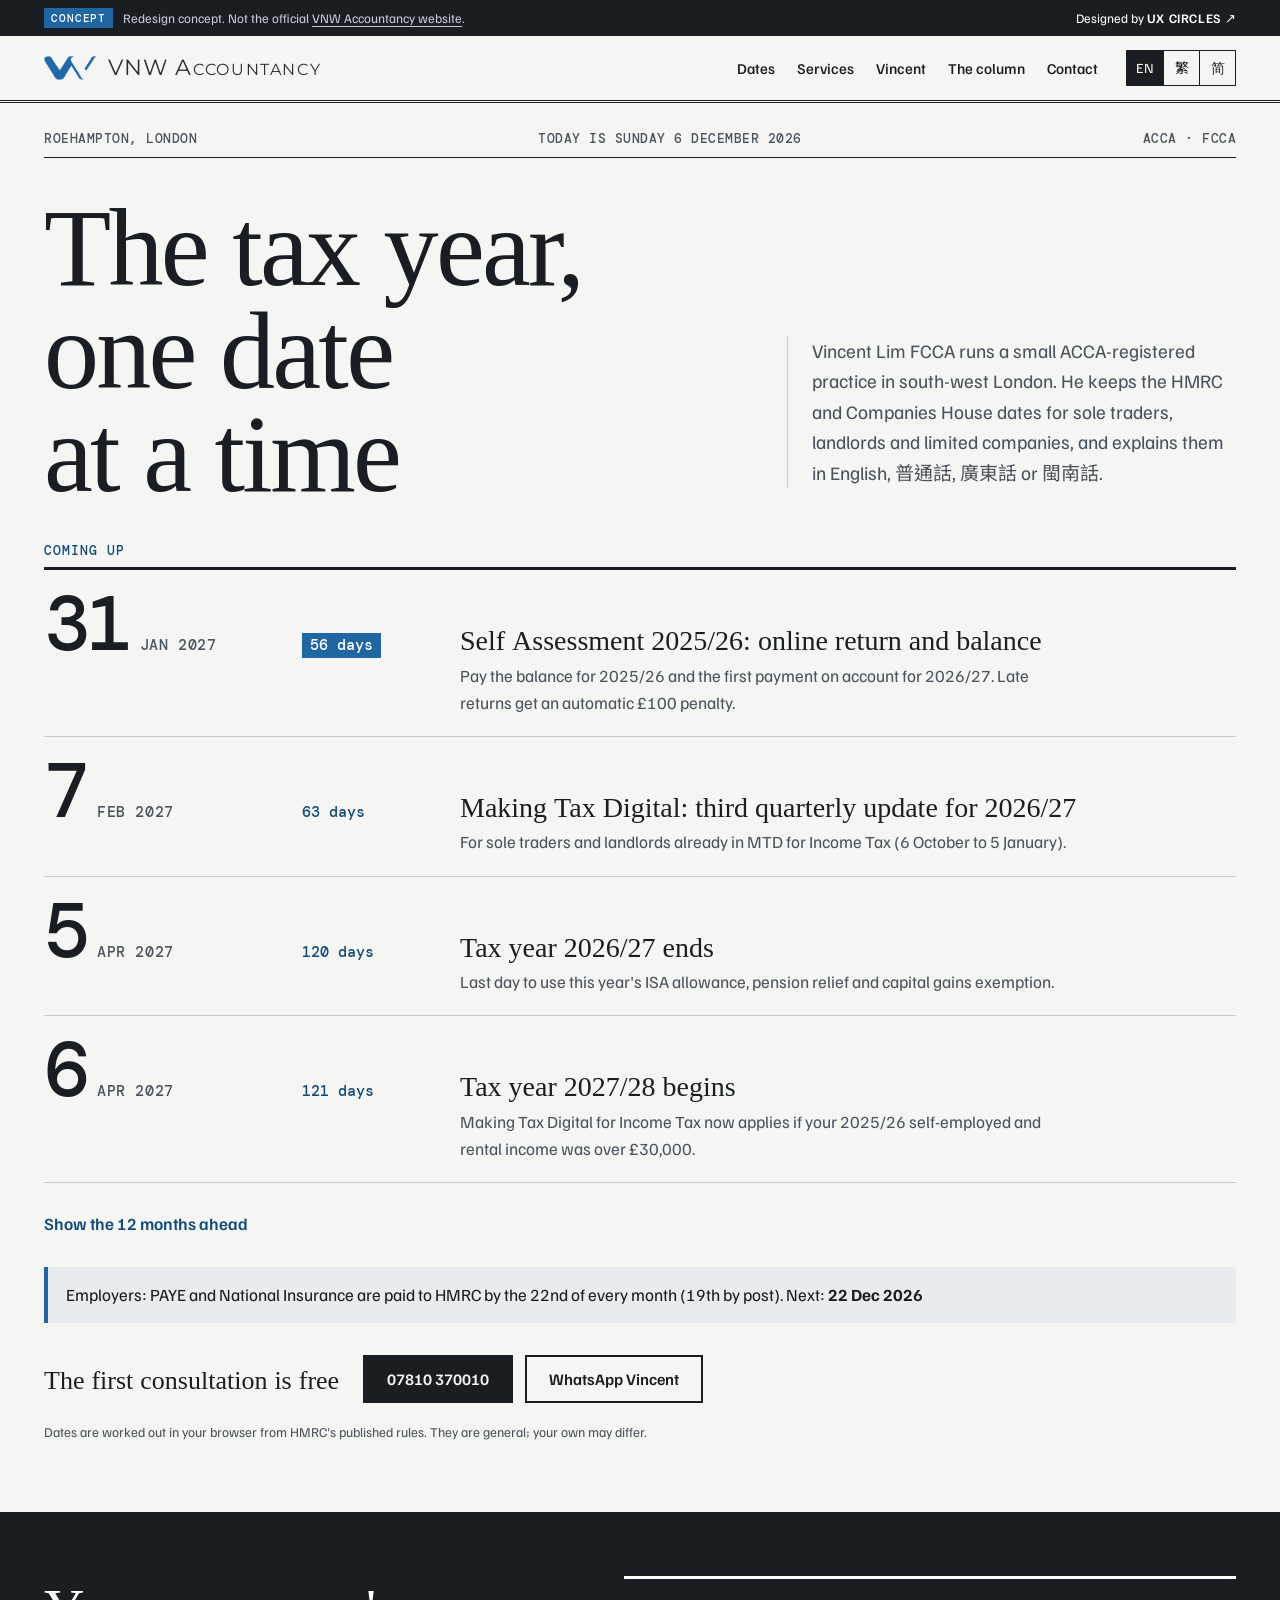
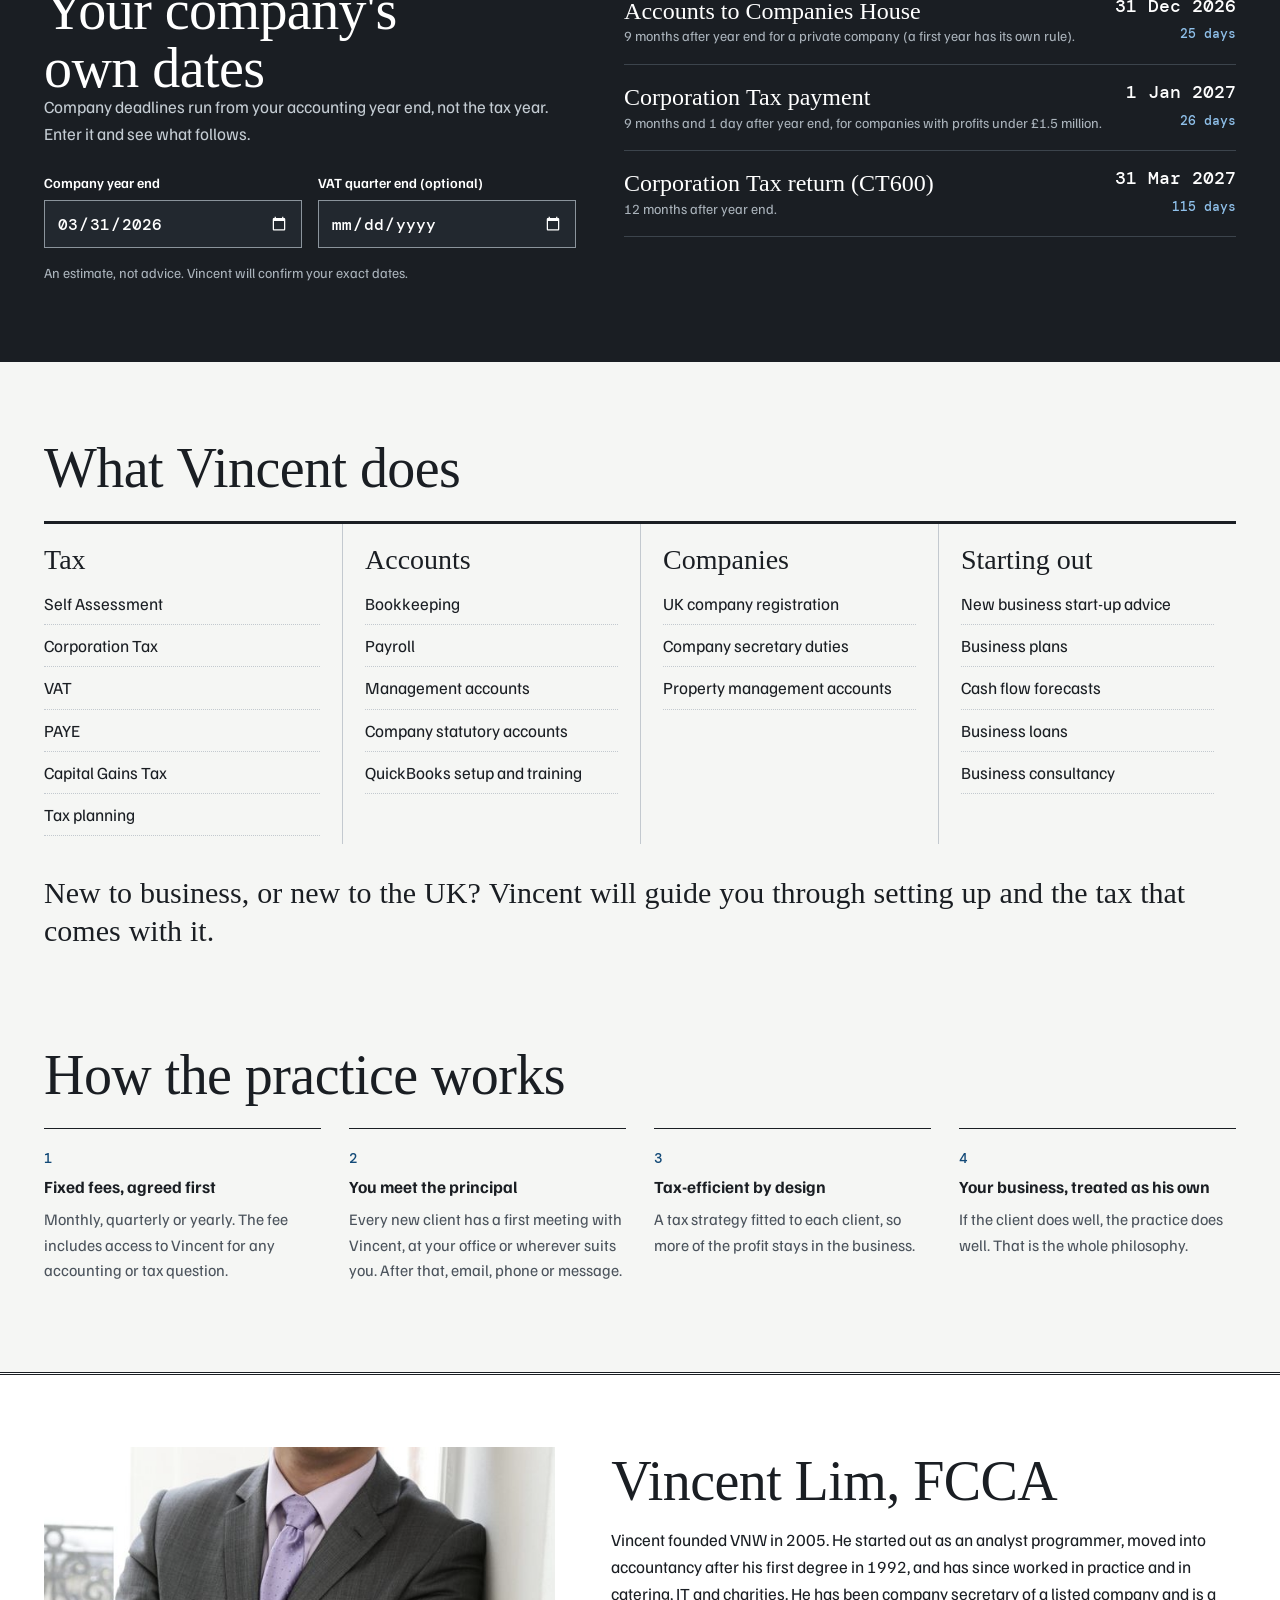
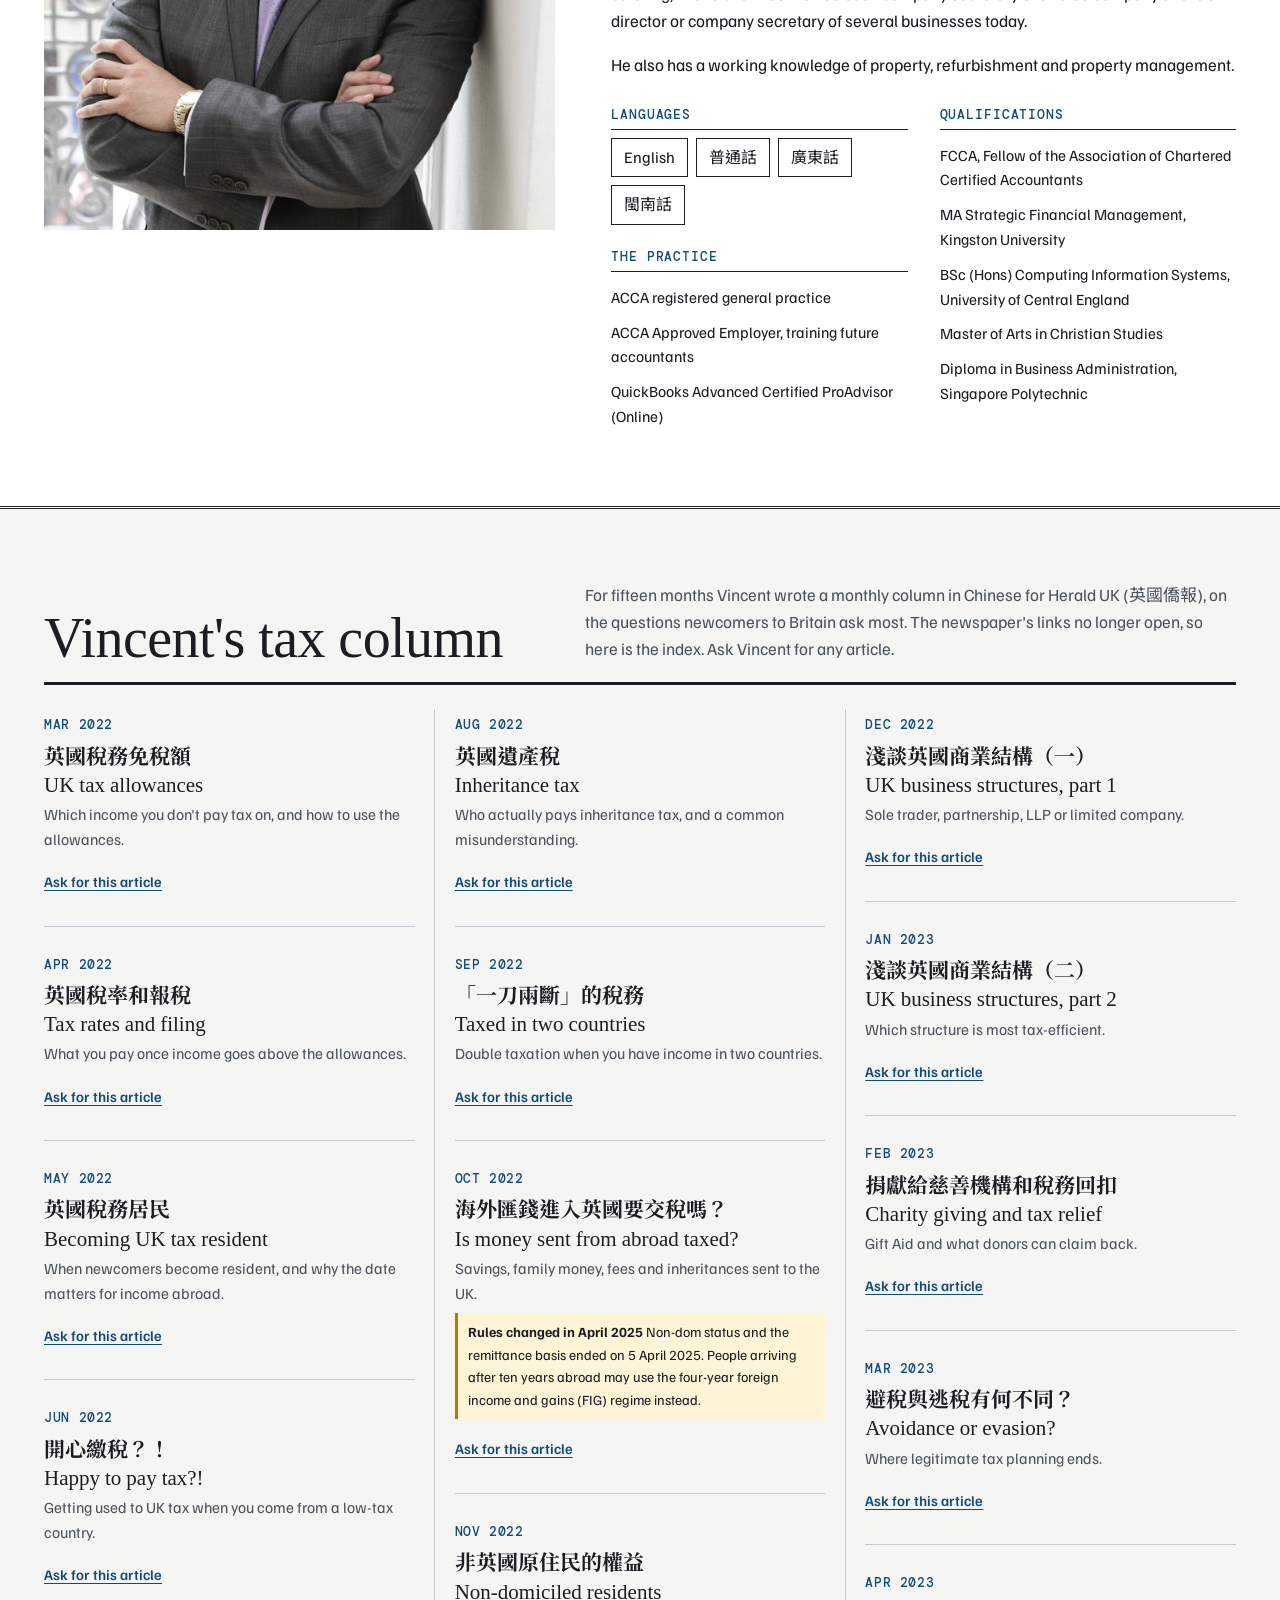
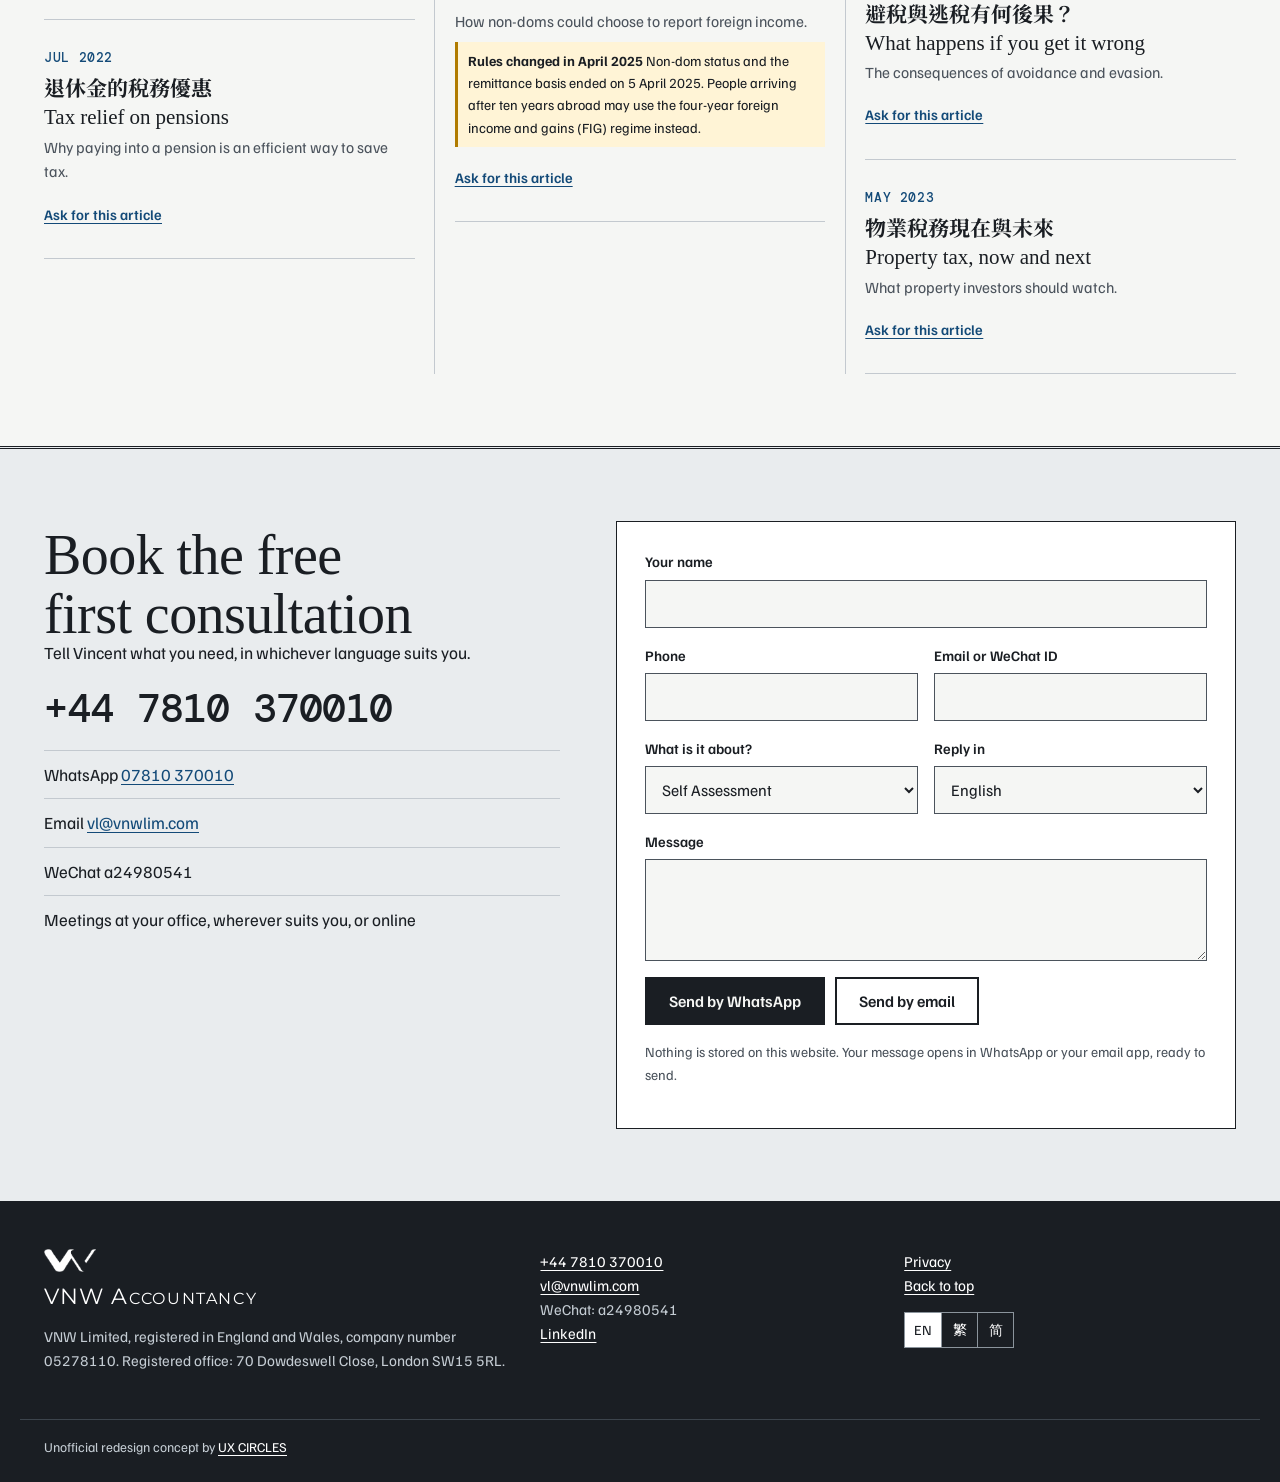
==== commit 7349bd04: "Wordmark: Montserrat Light small caps to match the VW logo; VNW only on narrow phones Co-Authored-By" ====
--- a/index.html
+++ b/index.html
@@ -13,7 +13,7 @@
 <link rel="alternate" hreflang="zh-Hans" href="https://uxcircles.github.io/vnwlim/sc/">
 <link rel="preload" href="assets/fonts/instrument-serif.woff2" as="font" type="font/woff2" crossorigin>
 <link rel="preload" href="assets/fonts/familjen.woff2" as="font" type="font/woff2" crossorigin>
-<link rel="stylesheet" href="assets/css/site.css?v=80132817">
+<link rel="stylesheet" href="assets/css/site.css?v=1e414ab5">
 </head>
 <body>
 <a class="skip" href="#main">Skip to content</a>
@@ -22,7 +22,7 @@
 <a class="concept-by" href="https://ux-circles.com/professionals" target="_blank" rel="noopener"><span class="concept-by-pre">Designed by </span><strong>UX CIRCLES</strong> ↗</a></div></div><header class="mast" id="top">
 <div class="mast-in">
 <a class="brand" href="./" aria-label="VNW Accountancy">
-<img src="assets/img/vw-mark.png" width="61" height="27" alt=""><span class="brand-name">VNW Accountancy</span></a>
+<img src="assets/img/vw-mark.png" width="61" height="27" alt=""><span class="brand-name" aria-hidden="true">VNW <span class="sc">Accountancy</span></span></a>
 <nav class="nav" id="nav" aria-label="Menu"><a href="#dates">Dates</a><a href="#services">Services</a><a href="#vincent">Vincent</a><a href="#column">The column</a><a href="#contact">Contact</a></nav>
 <nav class="lang" aria-label="Language / 語言"><a href="./" hreflang="en-GB" lang="en-GB" aria-current="true" title="English">EN</a><a href="zh/" hreflang="zh-Hant" lang="zh-Hant" title="繁體中文">繁</a><a href="sc/" hreflang="zh-Hans" lang="zh-Hans" title="简体中文">简</a></nav>
 <button class="menu-btn" aria-expanded="false" aria-controls="nav">Menu</button>
@@ -149,7 +149,7 @@
 </section>
 </main><footer class="foot">
 <div class="wrap foot-in">
-<div><img src="assets/img/vw-mark.png" width="61" height="27" alt=""><p class="foot-name">VNW Accountancy</p>
+<div><img src="assets/img/vw-mark.png" width="61" height="27" alt=""><p class="foot-name"><span class="brand-name">VNW <span class="sc">Accountancy</span></span></p>
 <p>VNW Limited, registered in England and Wales, company number 05278110. Registered office: 70 Dowdeswell Close, London SW15 5RL.</p></div>
 <div><p><a href="tel:+447810370010">+44 7810 370010</a><br><a href="mailto:vl@vnwlim.com">vl@vnwlim.com</a><br>WeChat: a24980541<br>
 <a href="https://www.linkedin.com/in/vincent-lim-140ba69/" target="_blank" rel="noopener">LinkedIn</a></p></div>
--- a/assets/css/site.css
+++ b/assets/css/site.css
@@ -1,6 +1,7 @@
 /* VNW Accountancy concept. Newsprint page: ink on cool paper, the VW logo's blue, column rules. */
 @font-face { font-family: "Instrument Serif"; src: url("../fonts/instrument-serif.woff2") format("woff2"); font-weight: 400; font-display: swap; }
 @font-face { font-family: "Familjen Grotesk"; src: url("../fonts/familjen.woff2") format("woff2"); font-weight: 400 700; font-display: swap; }
+@font-face { font-family: "Montserrat"; src: url("../fonts/montserrat.woff2") format("woff2"); font-weight: 300 500; font-display: swap; }
 @font-face { font-family: "DM Mono"; src: url("../fonts/dm-mono-500.woff2") format("woff2"); font-weight: 500; font-display: swap; }
 @font-face { font-family: "Noto Serif TC"; src: url("../fonts/noto-serif-tc-700.woff2") format("woff2"); font-weight: 700; font-display: swap; }
 @font-face { font-family: "Noto Sans TC"; src: url("../fonts/noto-sans-tc-400.woff2") format("woff2"); font-weight: 400; font-display: swap; }
@@ -66,7 +67,10 @@
 .mast-in { max-width: var(--wrap); margin: 0 auto; padding: 0 24px; height: var(--head-h); display: flex; align-items: center; gap: 28px; }
 .brand { display: flex; align-items: center; gap: 12px; text-decoration: none; color: var(--ink); flex-shrink: 0; }
 .brand img { width: 52px; height: auto; }
-.brand-name { font: 400 26px/1 "Instrument Serif", serif; letter-spacing: -0.01em; }
+/* wordmark: light geometric caps + small caps, after the original "VNW Limited" logotype */
+.brand-name { font: 400 22px/1 "Montserrat", sans-serif; letter-spacing: .05em; color: #2b2f35; white-space: nowrap; }
+.brand-name .sc { display: inline-block; font-size: .74em; letter-spacing: .1em; text-transform: uppercase; }
+.brand-name .sc::first-letter { font-size: 1.35em; }
 .nav { display: flex; gap: 22px; margin-left: auto; }
 .nav a { color: var(--ink); text-decoration: none; font-size: 15px; font-weight: 500; padding: 10px 0; }
 .nav a:hover { color: var(--blue); text-decoration: underline; }
@@ -193,7 +197,8 @@
 .foot a { color: #fff; }
 .foot-in { display: grid; grid-template-columns: 1.4fr 1fr 1fr; gap: 32px; }
 .foot img { filter: brightness(0) invert(1); width: 52px; }
-.foot-name { font: 400 26px/1 "Instrument Serif", serif; color: #fff; margin: 12px 0; }
+.foot-name { margin: 14px 0; }
+.foot-name .brand-name { color: #fff; }
 .lang-foot { border-color: #8b949c; display: inline-flex; }
 .lang-foot a { color: #fff; }
 .lang-foot a + a { border-color: #8b949c; }
@@ -237,7 +242,8 @@
   .wrap, .mast-in { padding-left: 16px; padding-right: 16px; }
   .mast-in { gap: 10px; }
   .brand img { width: 40px; }
-  .brand-name { font-size: 21px; }
+  .brand-name { font-size: 18px; }
+  .mast .lang, .menu-btn { flex-shrink: 0; }
   .lang a { min-width: 32px; padding: 6px 4px; font-size: 13px; }
   .menu-btn { padding: 0 10px; font-size: 14px; }
   .d-row { grid-template-columns: 1fr auto; gap: 4px 12px; padding: 16px 0; }
@@ -256,7 +262,7 @@
   .mbar a + a { border-left: 1px solid #3c444c; }
   body.menu-open .mbar { display: none; }
 }
-@media (max-width: 360px) {
-  .brand-name { font-size: 18px; }
-  .brand img { display: none; }
-}
+@media (max-width: 440px) {
+  .brand-name { font-size: 19px; }
+  .brand-name .sc { display: none; }
+}
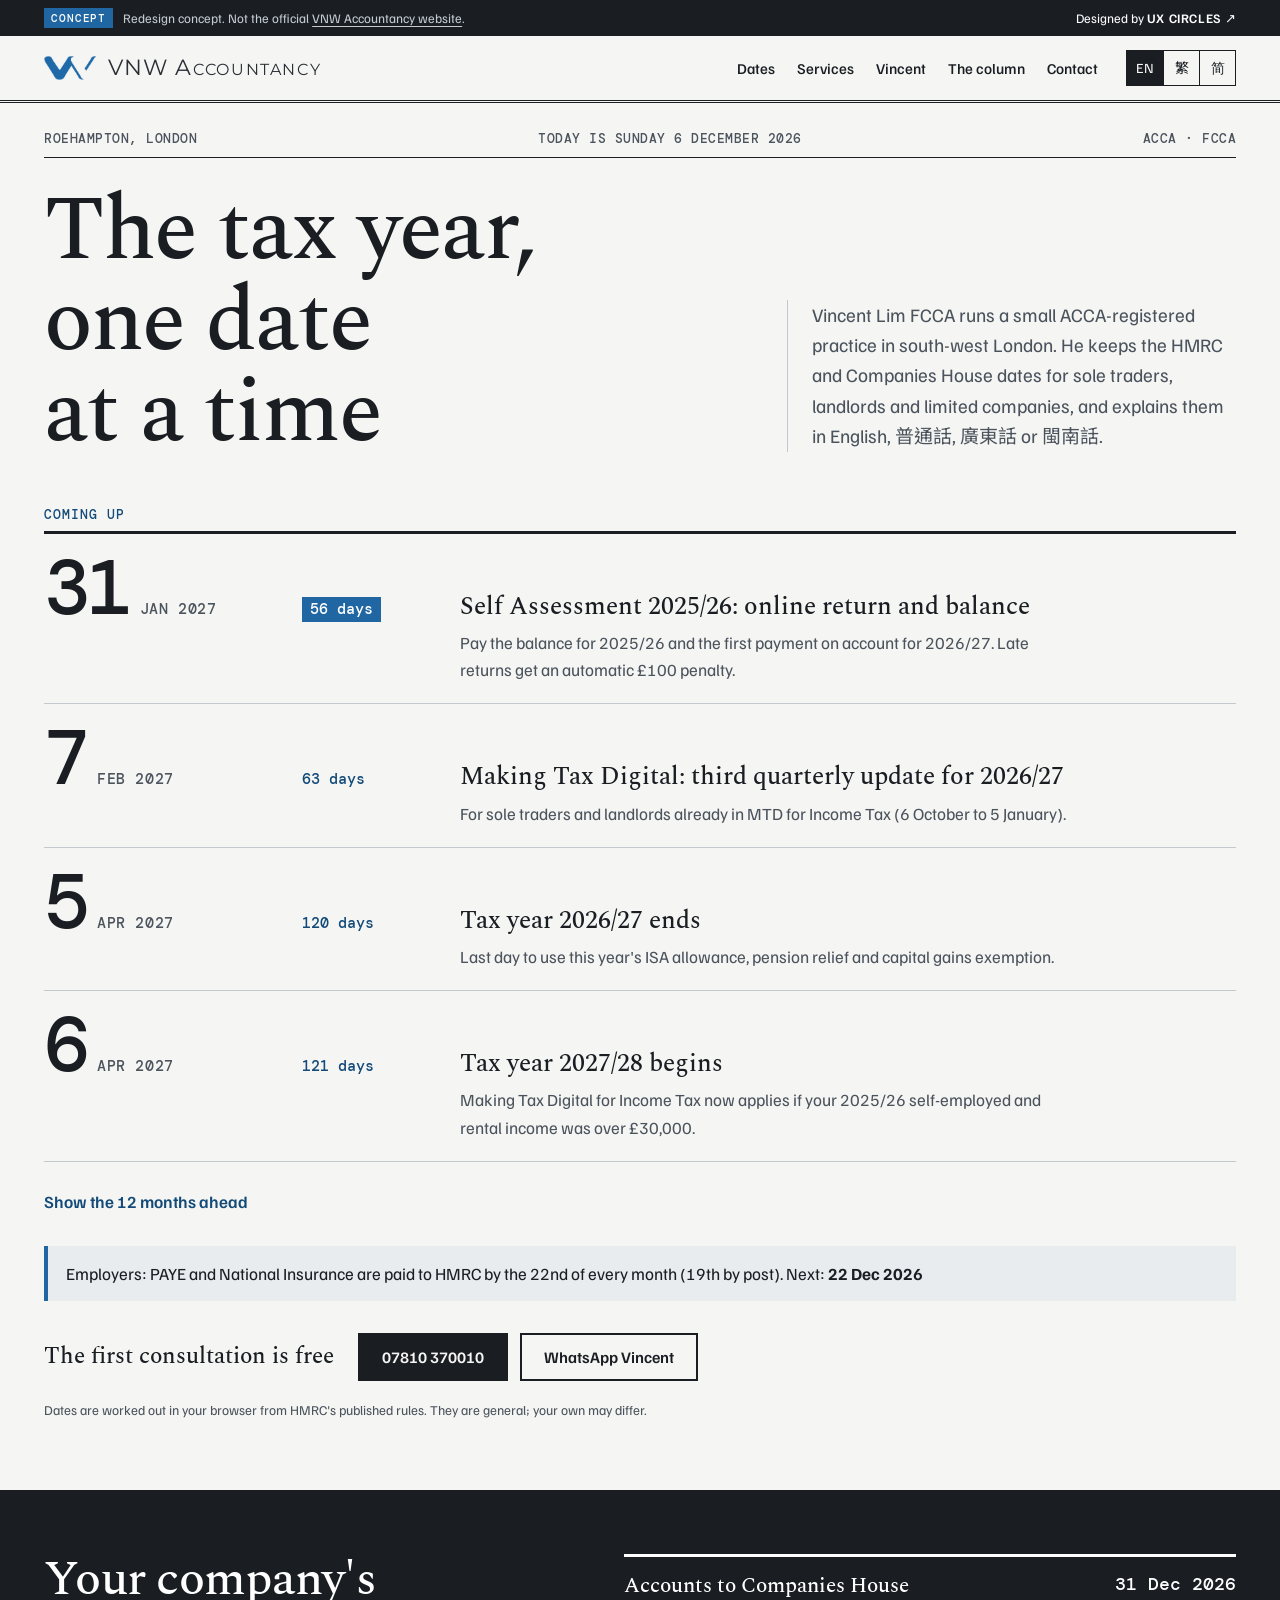
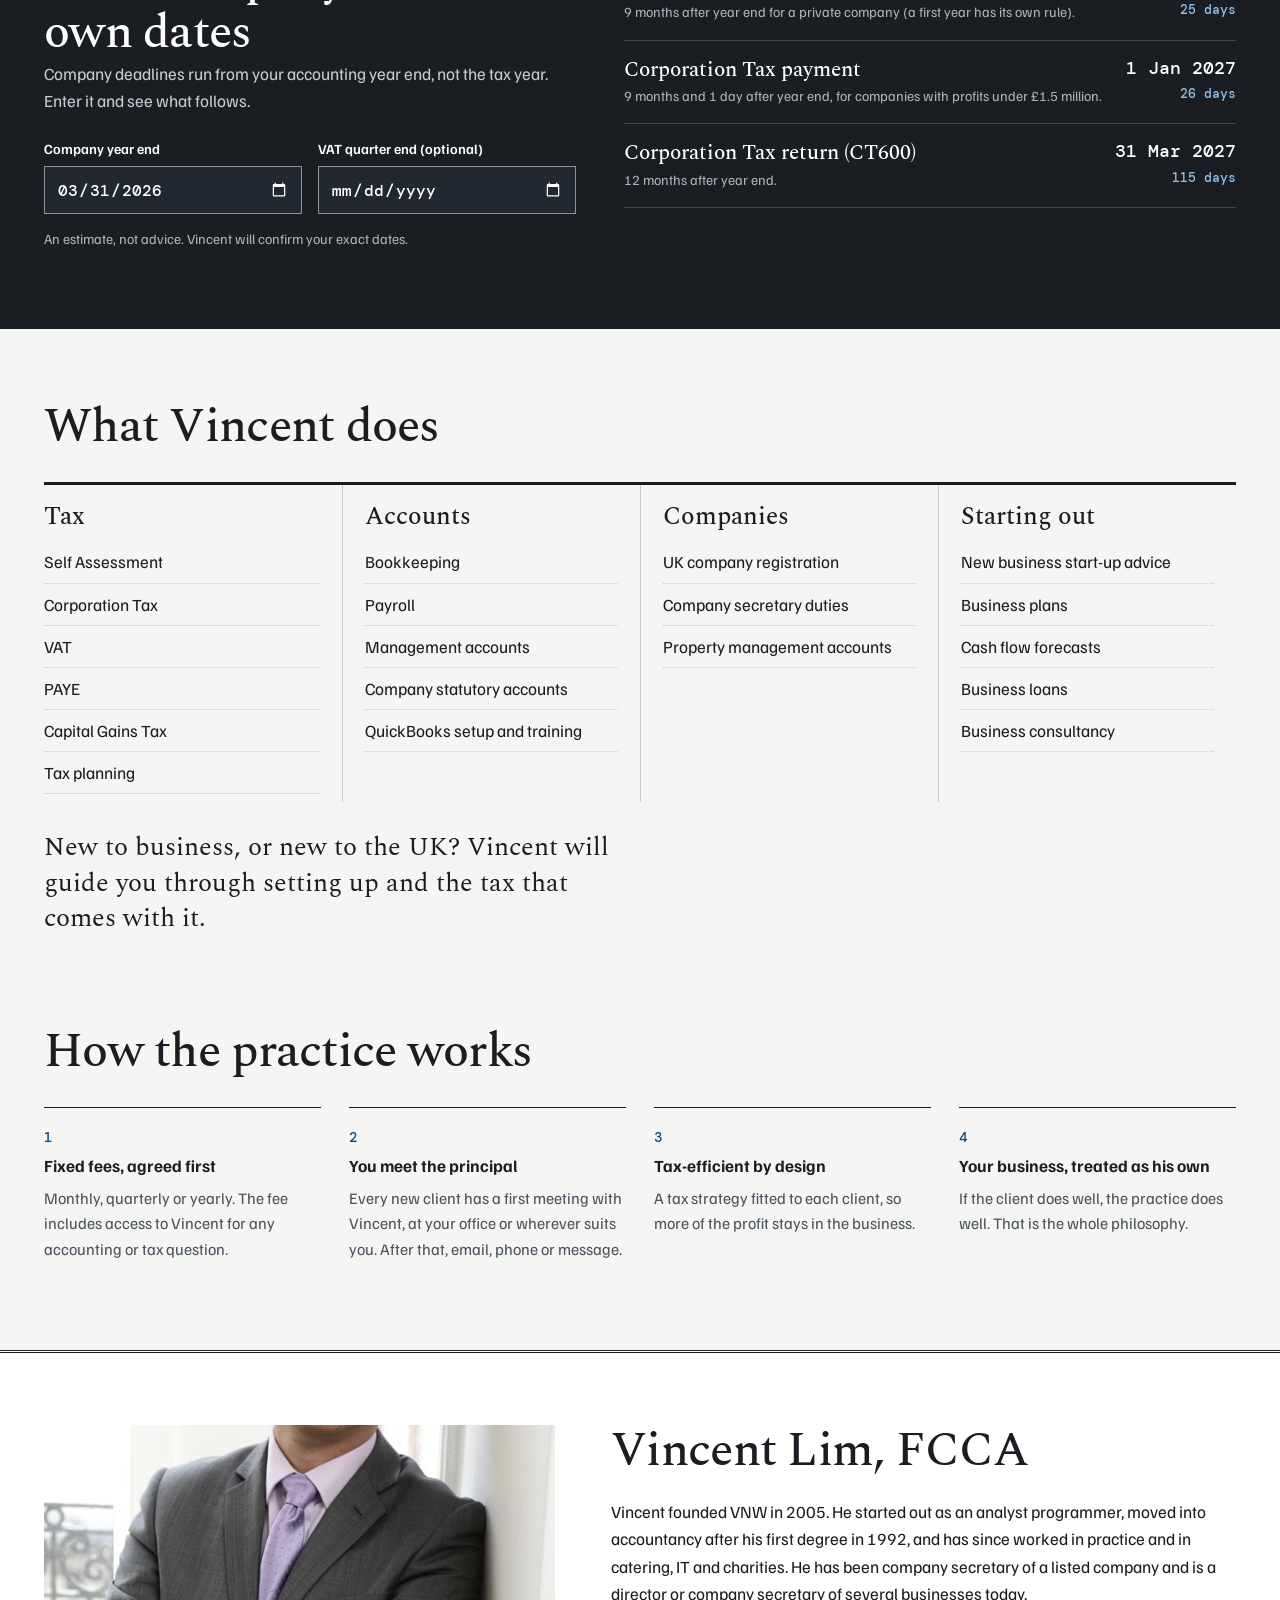
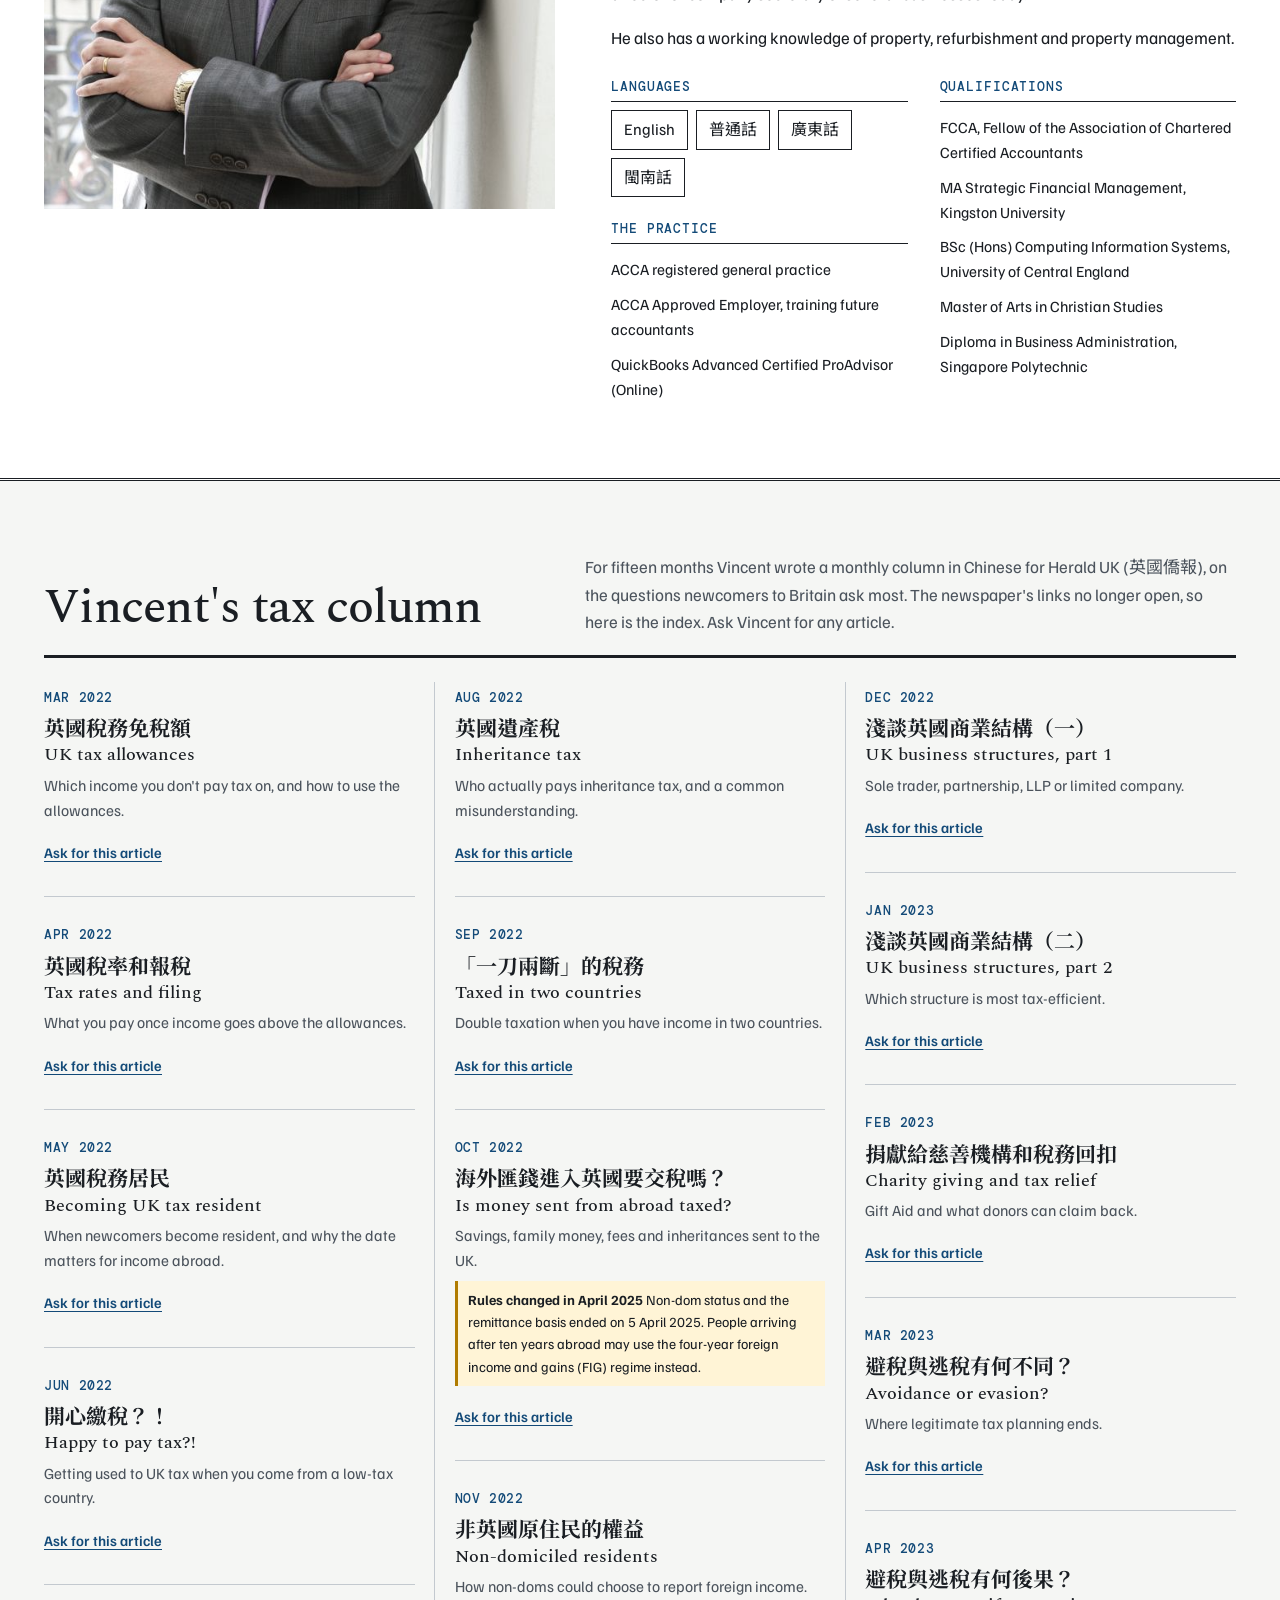
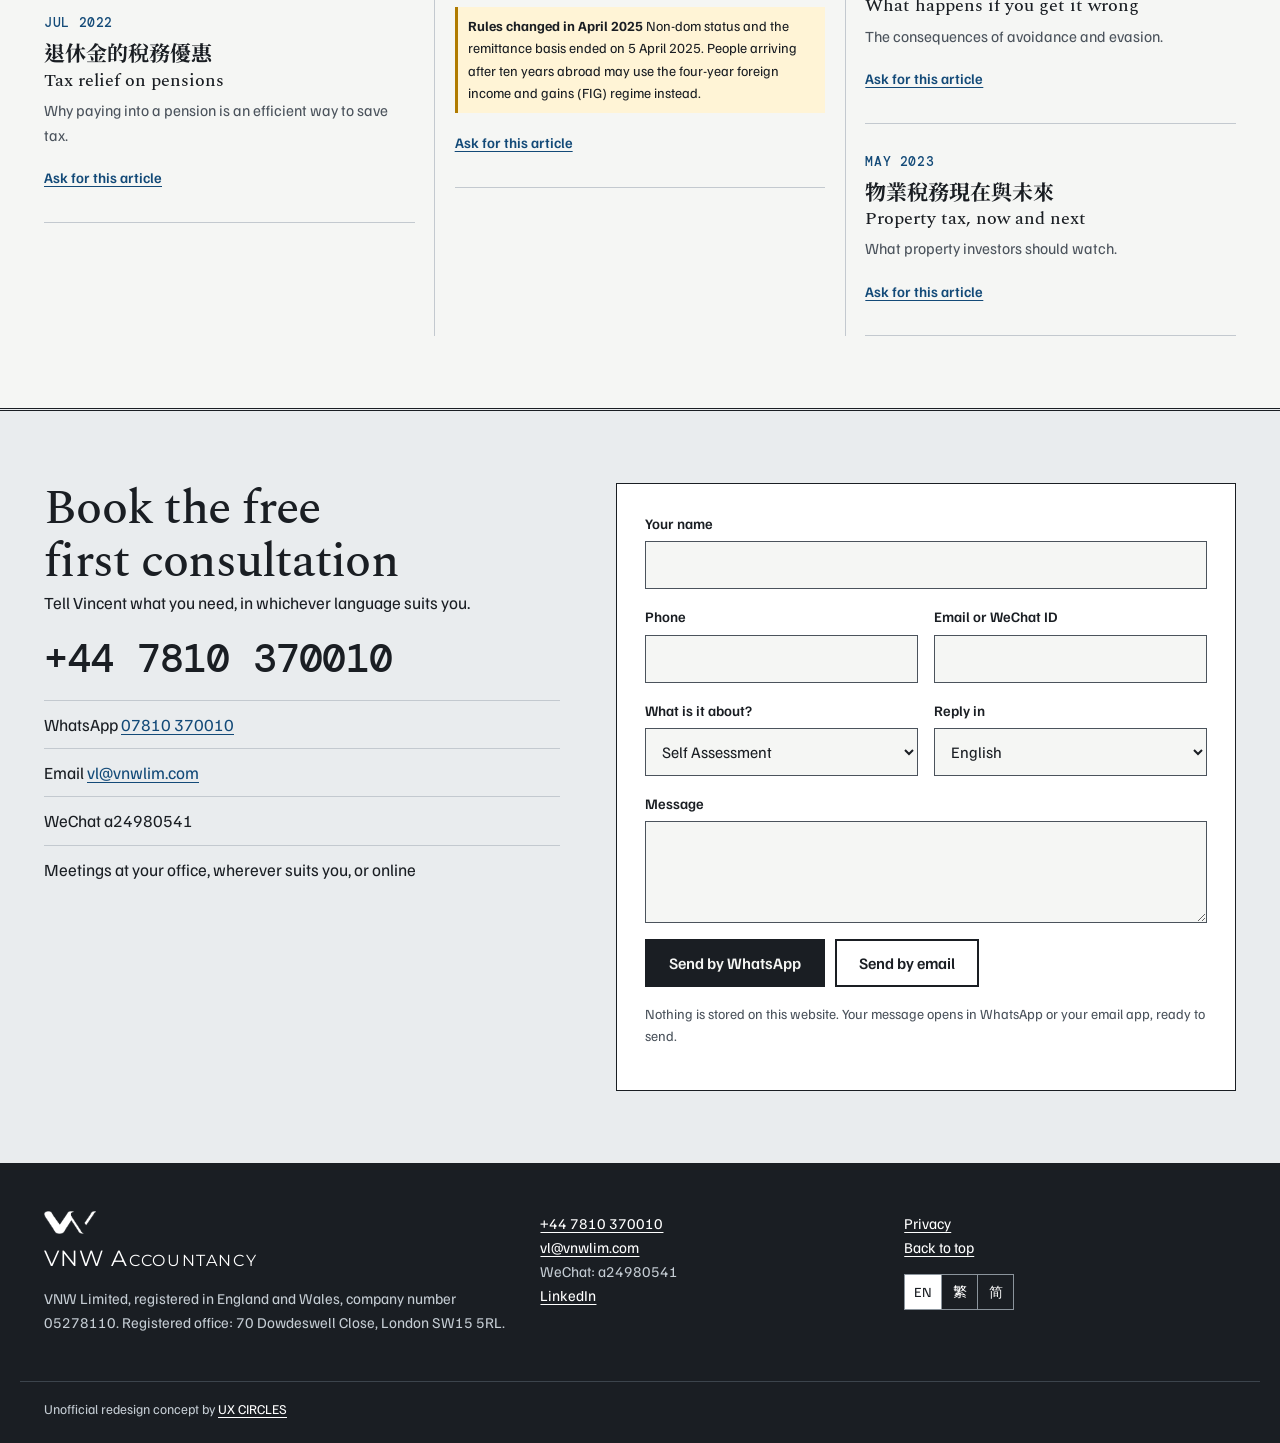
==== commit 96b44a08: "Headlines: Spectral instead of Instrument Serif Co-Authored-By: Claude Opus 5.5 <noreply@anthropic.c" ====
--- a/index.html
+++ b/index.html
@@ -11,9 +11,9 @@
 <link rel="alternate" hreflang="en-GB" href="https://uxcircles.github.io/vnwlim/">
 <link rel="alternate" hreflang="zh-Hant" href="https://uxcircles.github.io/vnwlim/zh/">
 <link rel="alternate" hreflang="zh-Hans" href="https://uxcircles.github.io/vnwlim/sc/">
-<link rel="preload" href="assets/fonts/instrument-serif.woff2" as="font" type="font/woff2" crossorigin>
+<link rel="preload" href="assets/fonts/spectral-500.woff2" as="font" type="font/woff2" crossorigin>
 <link rel="preload" href="assets/fonts/familjen.woff2" as="font" type="font/woff2" crossorigin>
-<link rel="stylesheet" href="assets/css/site.css?v=1e414ab5">
+<link rel="stylesheet" href="assets/css/site.css?v=912aa85d">
 </head>
 <body>
 <a class="skip" href="#main">Skip to content</a>
--- a/assets/css/site.css
+++ b/assets/css/site.css
@@ -1,5 +1,6 @@
 /* VNW Accountancy concept. Newsprint page: ink on cool paper, the VW logo's blue, column rules. */
-@font-face { font-family: "Instrument Serif"; src: url("../fonts/instrument-serif.woff2") format("woff2"); font-weight: 400; font-display: swap; }
+@font-face { font-family: "Spectral"; src: url("../fonts/spectral-400.woff2") format("woff2"); font-weight: 400; font-display: swap; }
+@font-face { font-family: "Spectral"; src: url("../fonts/spectral-500.woff2") format("woff2"); font-weight: 500; font-display: swap; }
 @font-face { font-family: "Familjen Grotesk"; src: url("../fonts/familjen.woff2") format("woff2"); font-weight: 400 700; font-display: swap; }
 @font-face { font-family: "Montserrat"; src: url("../fonts/montserrat.woff2") format("woff2"); font-weight: 300 500; font-display: swap; }
 @font-face { font-family: "DM Mono"; src: url("../fonts/dm-mono-500.woff2") format("woff2"); font-weight: 500; font-display: swap; }
@@ -19,14 +20,14 @@
   --blue: #1f66a3;
   --blue-deep: #134a78;
   --white: #ffffff;
-  --display: "Instrument Serif", "Noto Serif TC", Georgia, serif;
+  --display: "Spectral", "Noto Serif TC", Georgia, serif;
   --text: "Familjen Grotesk", "Noto Sans TC", system-ui, sans-serif;
   --mono: "DM Mono", ui-monospace, monospace;
   --wrap: 1240px;
   --head-h: 64px;
 }
-:lang(zh-Hans) { --display: "Instrument Serif", "Noto Serif SC", serif; --text: "Familjen Grotesk", "Noto Sans SC", system-ui, sans-serif; }
-[lang="zh-Hant"] { --display: "Instrument Serif", "Noto Serif TC", serif; --text: "Familjen Grotesk", "Noto Sans TC", system-ui, sans-serif; }
+:lang(zh-Hans) { --display: "Spectral", "Noto Serif SC", serif; --text: "Familjen Grotesk", "Noto Sans SC", system-ui, sans-serif; }
+[lang="zh-Hant"] { --display: "Spectral", "Noto Serif TC", serif; --text: "Familjen Grotesk", "Noto Sans TC", system-ui, sans-serif; }
 
 *, *::before, *::after { box-sizing: border-box; }
 html, body { overflow-x: clip; }
@@ -38,7 +39,7 @@
 a:hover { color: var(--blue); }
 :focus-visible { outline: 3px solid var(--blue); outline-offset: 2px; }
 h1, h2, h3 { margin: 0; font-weight: 400; text-wrap: balance; }
-h2 { font: 400 clamp(34px, 4.4vw, 56px)/1.05 var(--display); letter-spacing: -0.01em; }
+h2 { font: 500 clamp(30px, 3.8vw, 48px)/1.1 var(--display); letter-spacing: -0.015em; }
 h3 { font: 700 17px/1.35 var(--text); }
 :lang(zh) h1, :lang(zh) h2 { font-weight: 700; letter-spacing: 0; line-height: 1.2; }
 p { margin: 0 0 1em; }
@@ -84,7 +85,7 @@
 .hero { padding: 28px 0 56px; }
 .dateline { display: flex; flex-wrap: wrap; justify-content: space-between; gap: 4px 18px; border-bottom: 1px solid var(--ink); padding-bottom: 8px; margin: 0 0 28px; font: 500 12.5px/1.4 var(--mono); text-transform: uppercase; letter-spacing: .04em; color: var(--ink-2); }
 :lang(zh) .dateline { text-transform: none; }
-.hero h1 { font: 400 clamp(46px, 8.6vw, 128px)/0.94 var(--display); letter-spacing: -0.025em; max-width: 11ch; }
+.hero h1 { font: 500 clamp(42px, 7vw, 100px)/1.02 var(--display); letter-spacing: -0.02em; max-width: 12ch; }
 :lang(zh) .hero h1 { font-size: clamp(30px, 8.6vw, 84px); line-height: 1.12; max-width: 12em; letter-spacing: 0.01em; }
 .hero-top { display: grid; grid-template-columns: 1.55fr 1fr; gap: 48px; align-items: end; margin-bottom: 48px; }
 .lede { max-width: 62ch; font-size: clamp(17px, 1.5vw, 19px); color: var(--ink-2); margin: 0 0 8px; border-left: 1px solid var(--rule); padding-left: 24px; }
@@ -97,7 +98,7 @@
 .d-mon { font-size: 15px; text-transform: uppercase; letter-spacing: .04em; color: var(--ink-2); }
 .d-count { font: 500 15px/1.3 var(--mono); color: var(--blue-deep); }
 .d-row:first-child .d-count { background: var(--blue); color: #fff; padding: 3px 8px; justify-self: start; }
-.d-text h3 { font: 400 clamp(22px, 2.2vw, 28px)/1.2 var(--display); }
+.d-text h3 { font: 500 clamp(20px, 2vw, 25px)/1.25 var(--display); }
 :lang(zh) .d-text h3 { font-weight: 700; font-size: clamp(19px, 1.9vw, 23px); }
 .d-text p { margin: 6px 0 0; color: var(--ink-2); max-width: 62ch; }
 .d-more { margin-top: 18px; }
@@ -108,7 +109,7 @@
 .d-list-sm .d-row:first-child .d-count { background: none; color: var(--blue-deep); padding: 0; }
 .d-paye { margin: 22px 0 0; padding: 14px 18px; background: var(--paper-2); border-left: 4px solid var(--blue); }
 .hero-cta { display: flex; flex-wrap: wrap; align-items: center; gap: 12px; margin-top: 32px; }
-.cta-label { margin: 0 12px 0 0; font: 400 26px/1.1 var(--display); }
+.cta-label { margin: 0 12px 0 0; font: 500 23px/1.2 var(--display); }
 :lang(zh) .cta-label { font-weight: 700; font-size: 21px; }
 .d-note { font-size: 13.5px; color: var(--ink-2); margin-top: 18px; }
 .btn { display: inline-flex; align-items: center; justify-content: center; min-height: 48px; padding: 0 22px; border: 2px solid var(--ink); background: transparent; color: var(--ink); font: 600 16px var(--text); text-decoration: none; cursor: pointer; }
@@ -127,7 +128,7 @@
 .co .small { color: #aab3bb; }
 .co-out { border-top: 3px solid #fff; }
 .co-out li { display: grid; grid-template-columns: 1fr auto; gap: 2px 20px; padding: 16px 0; border-bottom: 1px solid #3c444c; }
-.co-out strong { font: 400 24px/1.2 var(--display); color: #fff; }
+.co-out strong { font: 500 21px/1.25 var(--display); color: #fff; }
 :lang(zh) .co-out strong { font-weight: 700; font-size: 19px; }
 .co-out .when { font: 500 18px/1.3 var(--mono); color: #fff; text-align: right; }
 .co-out .in { font: 500 13px var(--mono); color: #8fc0ea; text-align: right; }
@@ -139,10 +140,10 @@
 .svc-grid { display: grid; grid-template-columns: repeat(4, 1fr); margin-top: 28px; border-top: 3px solid var(--ink); }
 .svc-col { padding: 18px 22px 8px; border-left: 1px solid var(--rule); }
 .svc-col:first-child { border-left: 0; padding-left: 0; }
-.svc-col h3 { font: 400 28px/1.1 var(--display); margin-bottom: 10px; }
+.svc-col h3 { font: 500 25px/1.15 var(--display); margin-bottom: 10px; }
 :lang(zh) .svc-col h3 { font-weight: 700; font-size: 22px; }
 .svc-col li { padding: 7px 0; border-bottom: 1px dotted var(--rule); }
-.svc-new { margin-top: 28px; font: 400 clamp(22px, 2.4vw, 30px)/1.25 var(--display); max-width: 40ch; }
+.svc-new { margin-top: 28px; font: 400 clamp(20px, 2.1vw, 26px)/1.35 var(--display); max-width: 44ch; }
 :lang(zh) .svc-new { font-weight: 700; font-size: clamp(18px, 2vw, 22px); line-height: 1.5; }
 
 .ways { padding: 8px 0 72px; }
@@ -174,7 +175,7 @@
 .c-item time { font: 500 12.5px var(--mono); text-transform: uppercase; letter-spacing: .05em; color: var(--blue-deep); }
 .c-item h3 { font: 700 21px/1.35 "Noto Serif TC", serif; margin: 4px 0 6px; }
 :lang(zh-Hans) .c-item h3 { font-family: "Noto Serif SC", serif; }
-.c-en { display: block; font: 400 21px/1.2 var(--display); margin-top: 2px; }
+.c-en { display: block; font: 500 18px/1.3 var(--display); margin-top: 2px; }
 .c-item p { color: var(--ink-2); font-size: 15.5px; margin-bottom: 8px; }
 .c-flag { background: #fff4d6; border-left: 3px solid #b07b00; padding: 8px 10px; color: var(--ink) !important; font-size: 14px !important; }
 .c-ask { font-size: 14.5px; font-weight: 600; display: inline-flex; min-height: 44px; align-items: center; }
@@ -208,10 +209,10 @@
 
 /* privacy and 404 */
 .page { padding: 56px 0 80px; }
-.page h1 { font: 400 clamp(40px, 6vw, 72px)/1 var(--display); margin-bottom: 20px; }
+.page h1 { font: 500 clamp(36px, 5vw, 60px)/1.05 var(--display); margin-bottom: 20px; }
 .page h2 { font-size: 30px; margin: 32px 0 8px; }
 .nf-in { padding: 48px 24px; }
-.nf h1 { font: 400 clamp(44px, 8vw, 104px)/0.95 var(--display); max-width: 12ch; margin: 24px 0 12px; }
+.nf h1 { font: 500 clamp(40px, 6.5vw, 84px)/1.02 var(--display); max-width: 13ch; margin: 24px 0 12px; }
 .nf-zh { font: 700 28px "Noto Serif TC", serif; }
 
 @media (max-width: 1080px) {
